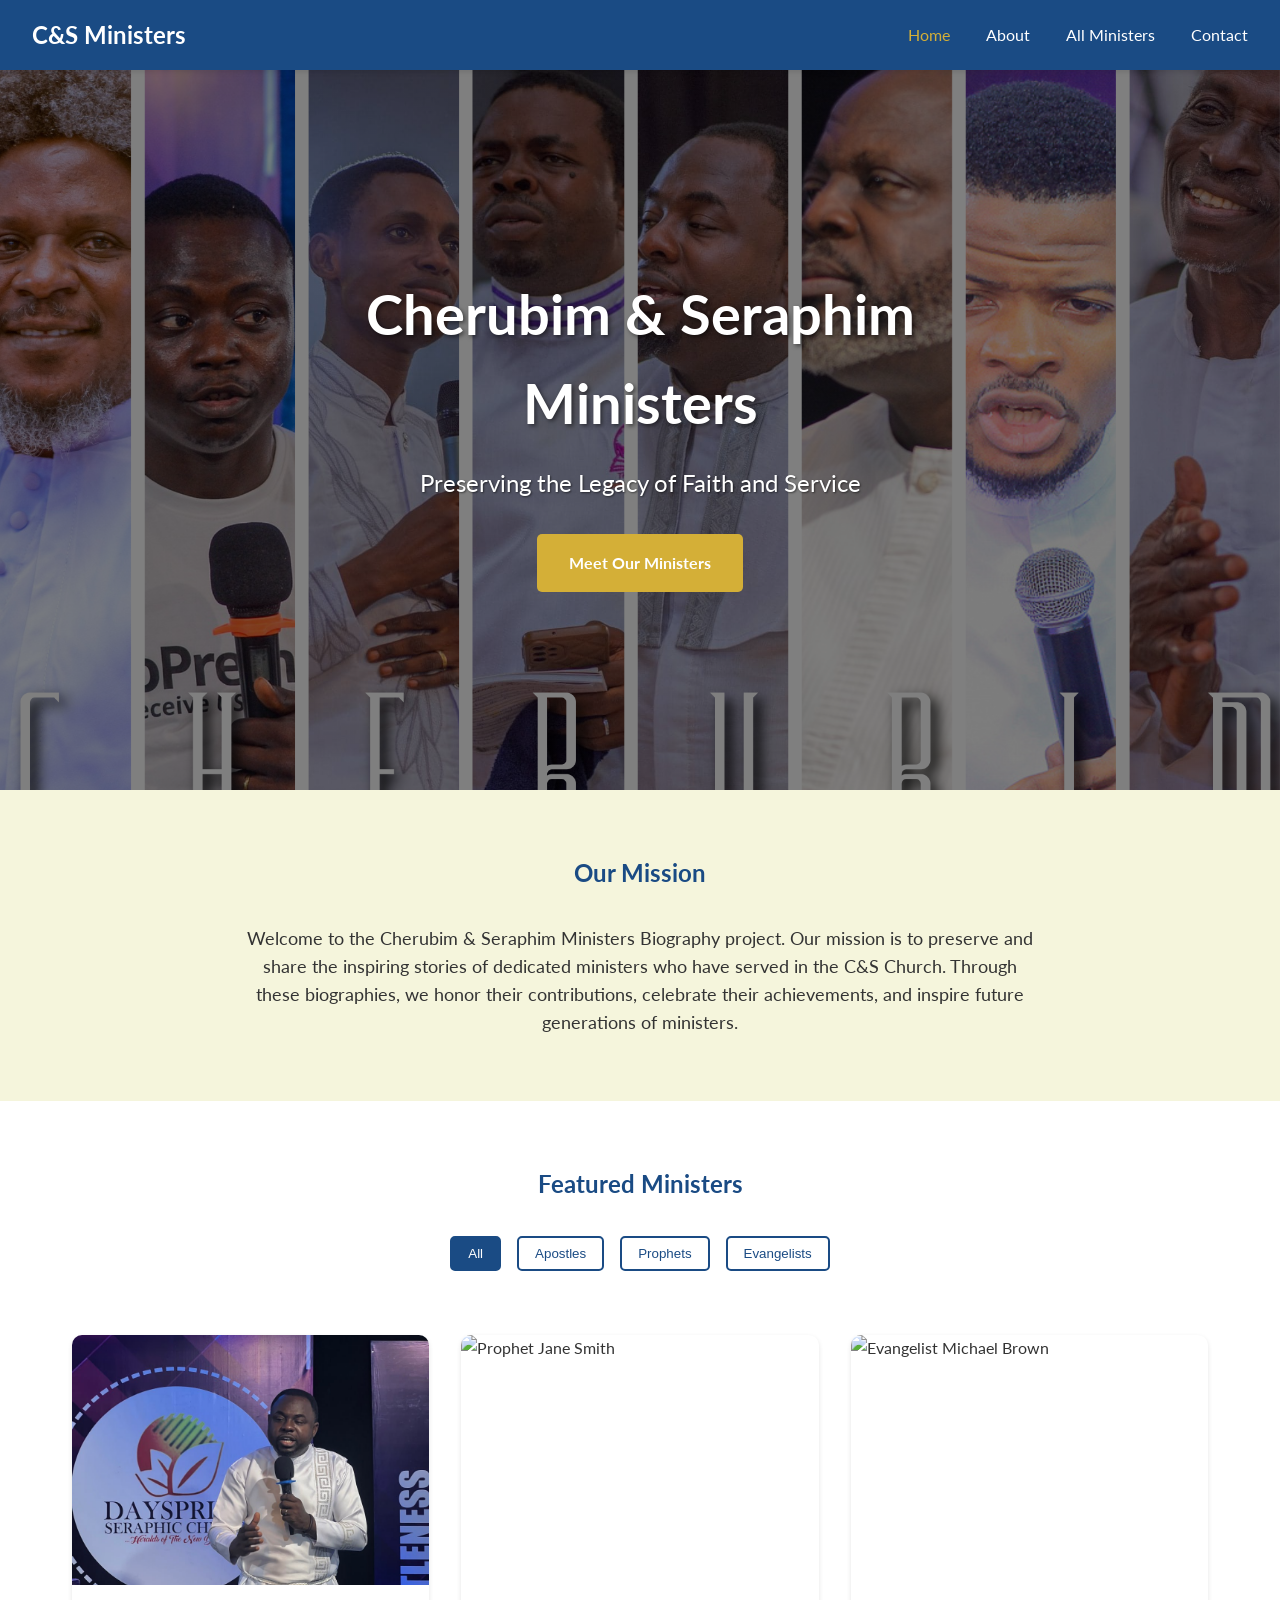
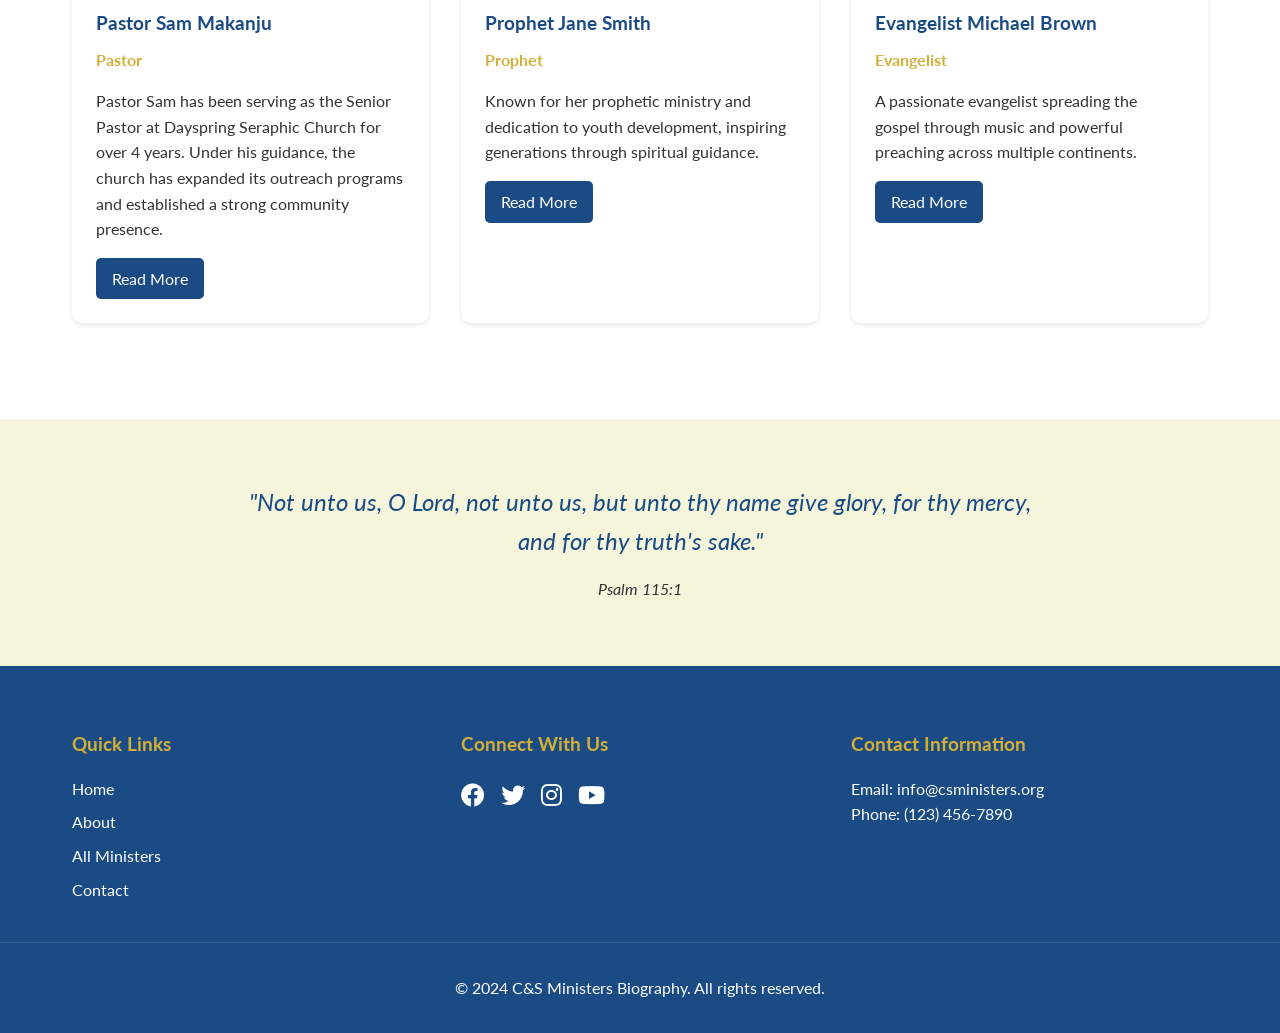
==== index.html @ e9406fe6 "initial commit" ====
<!DOCTYPE html>
<html lang="en">
<head>
    <meta charset="UTF-8">
    <meta name="viewport" content="width=device-width, initial-scale=1.0">
    <title>C&S Ministers Biography</title>
    <link rel="stylesheet" href="css/style.css">
    <link rel="stylesheet" href="https://cdnjs.cloudflare.com/ajax/libs/font-awesome/6.0.0/css/all.min.css">
    <link href="https://fonts.googleapis.com/css2?family=Lato:wght@300;400;700&display=swap" rel="stylesheet">
</head>
<body>
    <header>
        <nav class="navbar">
            <div class="logo">
                <h1>C&S Ministers</h1>
            </div>
            <div class="nav-links">
                <a href="index.html" class="active">Home</a>
                <a href="about.html">About</a>
                <a href="ministers.html">All Ministers</a>
                <a href="contact.html">Contact</a>
            </div>
            <div class="hamburger">
                <span></span>
                <span></span>
                <span></span>
            </div>
        </nav>
    </header>

    <main>
        <section class="hero">
            <div class="hero-content">
                <h2>Cherubim & Seraphim Ministers</h2>
                <p class="subtitle">Preserving the Legacy of Faith and Service</p>
                <a href="#featured" class="cta-button">Meet Our Ministers</a>
            </div>
        </section>

        <section class="intro">
            <div class="container">
                <h2>Our Mission</h2>
                <p>Welcome to the Cherubim & Seraphim Ministers Biography project. Our mission is to preserve and share the inspiring stories of dedicated ministers who have served in the C&S Church. Through these biographies, we honor their contributions, celebrate their achievements, and inspire future generations of ministers.</p>
            </div>
        </section>

        <section id="featured" class="featured-ministers">
            <div class="container">
                <h2>Featured Ministers</h2>
                <div class="filter-buttons">
                    <button onclick="filterMinisters('all')" class="active">All</button>
                    <button onclick="filterMinisters('apostle')">Apostles</button>
                    <button onclick="filterMinisters('prophet')">Prophets</button>
                    <button onclick="filterMinisters('evangelist')">Evangelists</button>
                </div>
                <div class="ministers-grid">
                    <!-- Minister Card 1 -->
                    <article class="minister-card" data-title="apostle">
                        <div class="minister-image">
                            <img src="images/pst-sam-makanju.jpg" alt="Apostle John Doe">
                        </div>
                        <div class="minister-info">
                            <h3>Pastor Sam Makanju</h3>
                            <p class="title">Pastor</p>
                            <p class="excerpt">Pastor Sam has been serving as the Senior Pastor at Dayspring Seraphic Church for over 4 years. Under his guidance, the church has expanded its outreach programs and established a strong community presence.</p>
                            <a href="ministers/apostle-john-doe.html" class="read-more">Read More</a>
                        </div>
                    </article>

                    <!-- Minister Card 2 -->
                    <article class="minister-card" data-title="prophet">
                        <div class="minister-image">
                            <img src="images/placeholder.jpg" alt="Prophet Jane Smith">
                        </div>
                        <div class="minister-info">
                            <h3>Prophet Jane Smith</h3>
                            <p class="title">Prophet</p>
                            <p class="excerpt">Known for her prophetic ministry and dedication to youth development, inspiring generations through spiritual guidance.</p>
                            <a href="ministers/prophet-jane-smith.html" class="read-more">Read More</a>
                        </div>
                    </article>

                    <!-- Minister Card 3 -->
                    <article class="minister-card" data-title="evangelist">
                        <div class="minister-image">
                            <img src="images/placeholder.jpg" alt="Evangelist Michael Brown">
                        </div>
                        <div class="minister-info">
                            <h3>Evangelist Michael Brown</h3>
                            <p class="title">Evangelist</p>
                            <p class="excerpt">A passionate evangelist spreading the gospel through music and powerful preaching across multiple continents.</p>
                            <a href="ministers/evangelist-michael-brown.html" class="read-more">Read More</a>
                        </div>
                    </article>
                </div>
            </div>
        </section>

        <section class="scripture-quote">
            <div class="container">
                <blockquote>
                    <p>"Not unto us, O Lord, not unto us, but unto thy name give glory, for thy mercy, and for thy truth's sake."</p>
                    <cite>Psalm 115:1</cite>
                </blockquote>
            </div>
        </section>
    </main>

    <footer>
        <div class="footer-content">
            <div class="footer-section">
                <h3>Quick Links</h3>
                <ul>
                    <li><a href="index.html">Home</a></li>
                    <li><a href="about.html">About</a></li>
                    <li><a href="ministers.html">All Ministers</a></li>
                    <li><a href="contact.html">Contact</a></li>
                </ul>
            </div>
            <div class="footer-section">
                <h3>Connect With Us</h3>
                <div class="social-icons">
                    <a href="#" aria-label="Facebook"><i class="fab fa-facebook"></i></a>
                    <a href="#" aria-label="Twitter"><i class="fab fa-twitter"></i></a>
                    <a href="#" aria-label="Instagram"><i class="fab fa-instagram"></i></a>
                    <a href="#" aria-label="YouTube"><i class="fab fa-youtube"></i></a>
                </div>
            </div>
            <div class="footer-section">
                <h3>Contact Information</h3>
                <p>Email: info@csministers.org</p>
                <p>Phone: (123) 456-7890</p>
            </div>
        </div>
        <div class="footer-bottom">
            <p>&copy; 2024 C&S Ministers Biography. All rights reserved.</p>
        </div>
    </footer>

    <script src="js/script.js"></script>
</body>
</html>
---- css/style.css ----
/* Variables */
:root {
    --primary-color: #1a4b84; /* Soft blue */
    --secondary-color: #d4af37; /* Gold */
    --background-color: #fff;
    --text-color: #333;
    --cream-color: #f5f5dc;
    --card-shadow: 0 2px 5px rgba(0, 0, 0, 0.1);
    --sky-blue: #87CEEB;
}

/* Reset and Base Styles */
* {
    margin: 0;
    padding: 0;
    box-sizing: border-box;
}

html, body {
    height: 100%;
}

body {
    font-family: 'Lato', sans-serif;
    line-height: 1.6;
    color: var(--text-color);
    background-color: var(--background-color);
    display: flex;
    flex-direction: column;
    min-height: 100vh;
}

.container {
    max-width: 1200px;
    margin: 0 auto;
    padding: 0 2rem;
}

/* Navigation */
.navbar {
    background-color: var(--primary-color);
    padding: 1rem 2rem;
    display: flex;
    justify-content: space-between;
    align-items: center;
    position: sticky;
    top: 0;
    z-index: 1000;
    box-shadow: 0 2px 5px rgba(0, 0, 0, 0.1);
}

.logo h1 {
    color: var(--background-color);
    font-size: 1.5rem;
}

.nav-links a {
    color: var(--background-color);
    text-decoration: none;
    margin-left: 2rem;
    transition: color 0.3s ease;
}

.nav-links a:hover {
    color: var(--secondary-color);
}

.nav-links a.active {
    color: var(--secondary-color);
}

.hamburger {
    display: none;
    flex-direction: column;
    cursor: pointer;
}

.hamburger span {
    width: 25px;
    height: 3px;
    background-color: var(--background-color);
    margin: 2px 0;
    transition: 0.3s;
}

/* Hero Section */
.hero {
    background: linear-gradient(rgba(0, 0, 0, 0.5), rgba(0, 0, 0, 0.5)), url('../images/1.png');
    background-size: cover;
    background-position: center;
    height: 80vh;
    display: flex;
    align-items: center;
    justify-content: center;
    text-align: center;
    color: var(--background-color);
}

.hero-content {
    max-width: 800px;
    padding: 2rem;
}

.hero h2 {
    font-size: 3.5rem;
    margin-bottom: 1rem;
    text-shadow: 2px 2px 4px rgba(0, 0, 0, 0.5);
}

.hero .subtitle {
    font-size: 1.5rem;
    margin-bottom: 2rem;
    text-shadow: 1px 1px 2px rgba(0, 0, 0, 0.5);
}

.cta-button {
    display: inline-block;
    padding: 1rem 2rem;
    background-color: var(--secondary-color);
    color: var(--background-color);
    text-decoration: none;
    border-radius: 5px;
    font-weight: bold;
    transition: background-color 0.3s ease;
}

.cta-button:hover {
    background-color: #b38f2e;
}

/* Intro Section */
.intro {
    padding: 4rem 0;
    background-color: var(--cream-color);
}

.intro h2 {
    color: var(--primary-color);
    text-align: center;
    margin-bottom: 2rem;
}

.intro p {
    max-width: 800px;
    margin: 0 auto;
    text-align: center;
    font-size: 1.1rem;
}

/* Featured Ministers Section */
.featured-ministers {
    padding: 4rem 0;
}

.featured-ministers h2 {
    text-align: center;
    color: var(--primary-color);
    margin-bottom: 2rem;
}

.filter-buttons {
    display: flex;
    justify-content: center;
    gap: 1rem;
    margin-bottom: 2rem;
}

.filter-buttons button {
    padding: 0.5rem 1rem;
    border: 2px solid var(--primary-color);
    background: none;
    color: var(--primary-color);
    border-radius: 5px;
    cursor: pointer;
    transition: all 0.3s ease;
}

.filter-buttons button.active,
.filter-buttons button:hover {
    background-color: var(--primary-color);
    color: var(--background-color);
}

/* Ministers Grid */
.ministers-grid {
    display: grid;
    grid-template-columns: repeat(auto-fit, minmax(300px, 1fr));
    gap: 2rem;
    padding: 2rem 0;
}

.minister-card {
    background-color: var(--background-color);
    border-radius: 10px;
    overflow: hidden;
    box-shadow: var(--card-shadow);
    transition: transform 0.3s ease;
}

.minister-card:hover {
    transform: translateY(-5px);
}

.minister-image {
    width: 100%;
    height: 250px;
    overflow: hidden;
}

.minister-image img {
    width: 100%;
    height: 100%;
    object-fit: cover;
}

.minister-info {
    padding: 1.5rem;
}

.minister-info h3 {
    color: var(--primary-color);
    margin-bottom: 0.5rem;
}

.minister-info .title {
    color: var(--secondary-color);
    font-weight: bold;
    margin-bottom: 1rem;
}

.minister-info .excerpt {
    margin-bottom: 1rem;
}

.read-more {
    display: inline-block;
    padding: 0.5rem 1rem;
    background-color: var(--primary-color);
    color: var(--background-color);
    text-decoration: none;
    border-radius: 5px;
    transition: background-color 0.3s ease;
}

.read-more:hover {
    background-color: var(--secondary-color);
}

/* Scripture Quote Section */
.scripture-quote {
    background-color: var(--cream-color);
    padding: 4rem 0;
    text-align: center;
}

.scripture-quote blockquote {
    max-width: 800px;
    margin: 0 auto;
    font-size: 1.5rem;
    color: var(--primary-color);
    font-style: italic;
}

.scripture-quote cite {
    display: block;
    margin-top: 1rem;
    font-size: 1rem;
    color: var(--text-color);
}

/* Footer */
footer {
    background-color: var(--primary-color);
    color: var(--background-color);
    padding: 4rem 0 0;
    margin-top: auto;
}

.footer-content {
    display: grid;
    grid-template-columns: repeat(auto-fit, minmax(250px, 1fr));
    gap: 2rem;
    max-width: 1200px;
    margin: 0 auto;
    padding: 0 2rem;
}

.footer-section h3 {
    margin-bottom: 1rem;
    color: var(--secondary-color);
}

.footer-section ul {
    list-style: none;
}

.footer-section ul li {
    margin-bottom: 0.5rem;
}

.footer-section a {
    color: var(--background-color);
    text-decoration: none;
    transition: color 0.3s ease;
}

.footer-section a:hover {
    color: var(--secondary-color);
}

.social-icons {
    display: flex;
    gap: 1rem;
}

.social-icons a {
    font-size: 1.5rem;
}

.footer-bottom {
    text-align: center;
    padding: 2rem;
    margin-top: 2rem;
    border-top: 1px solid rgba(255, 255, 255, 0.1);
}

/* Responsive Design */
@media (max-width: 768px) {
    .nav-links {
        display: none;
        position: absolute;
        top: 100%;
        left: 0;
        right: 0;
        background-color: var(--primary-color);
        padding: 1rem;
        flex-direction: column;
    }

    .nav-links.active {
        display: flex;
    }

    .nav-links a {
        margin: 0.5rem 0;
    }

    .hamburger {
        display: flex;
    }

    .hero h2 {
        font-size: 2.5rem;
    }

    .hero .subtitle {
        font-size: 1.2rem;
    }

    .filter-buttons {
        flex-wrap: wrap;
    }

    .scripture-quote blockquote {
        font-size: 1.2rem;
    }
}
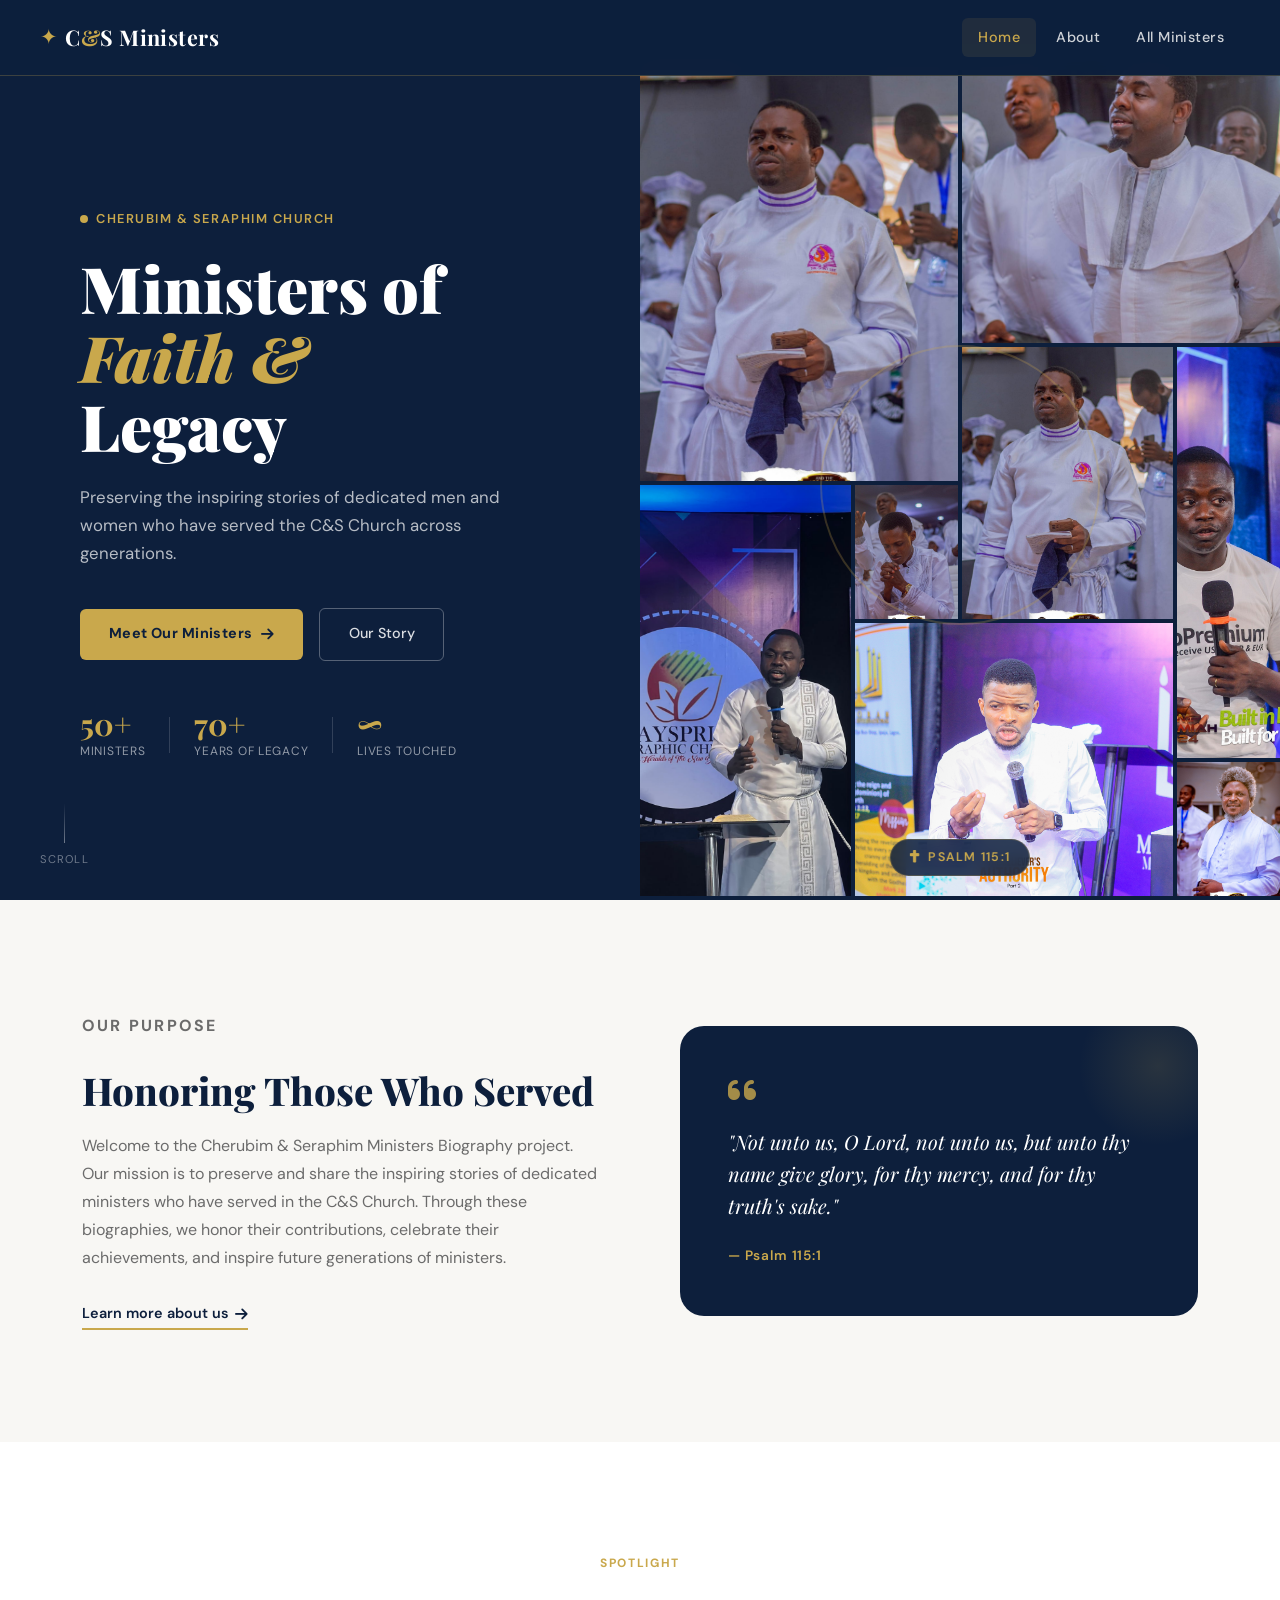
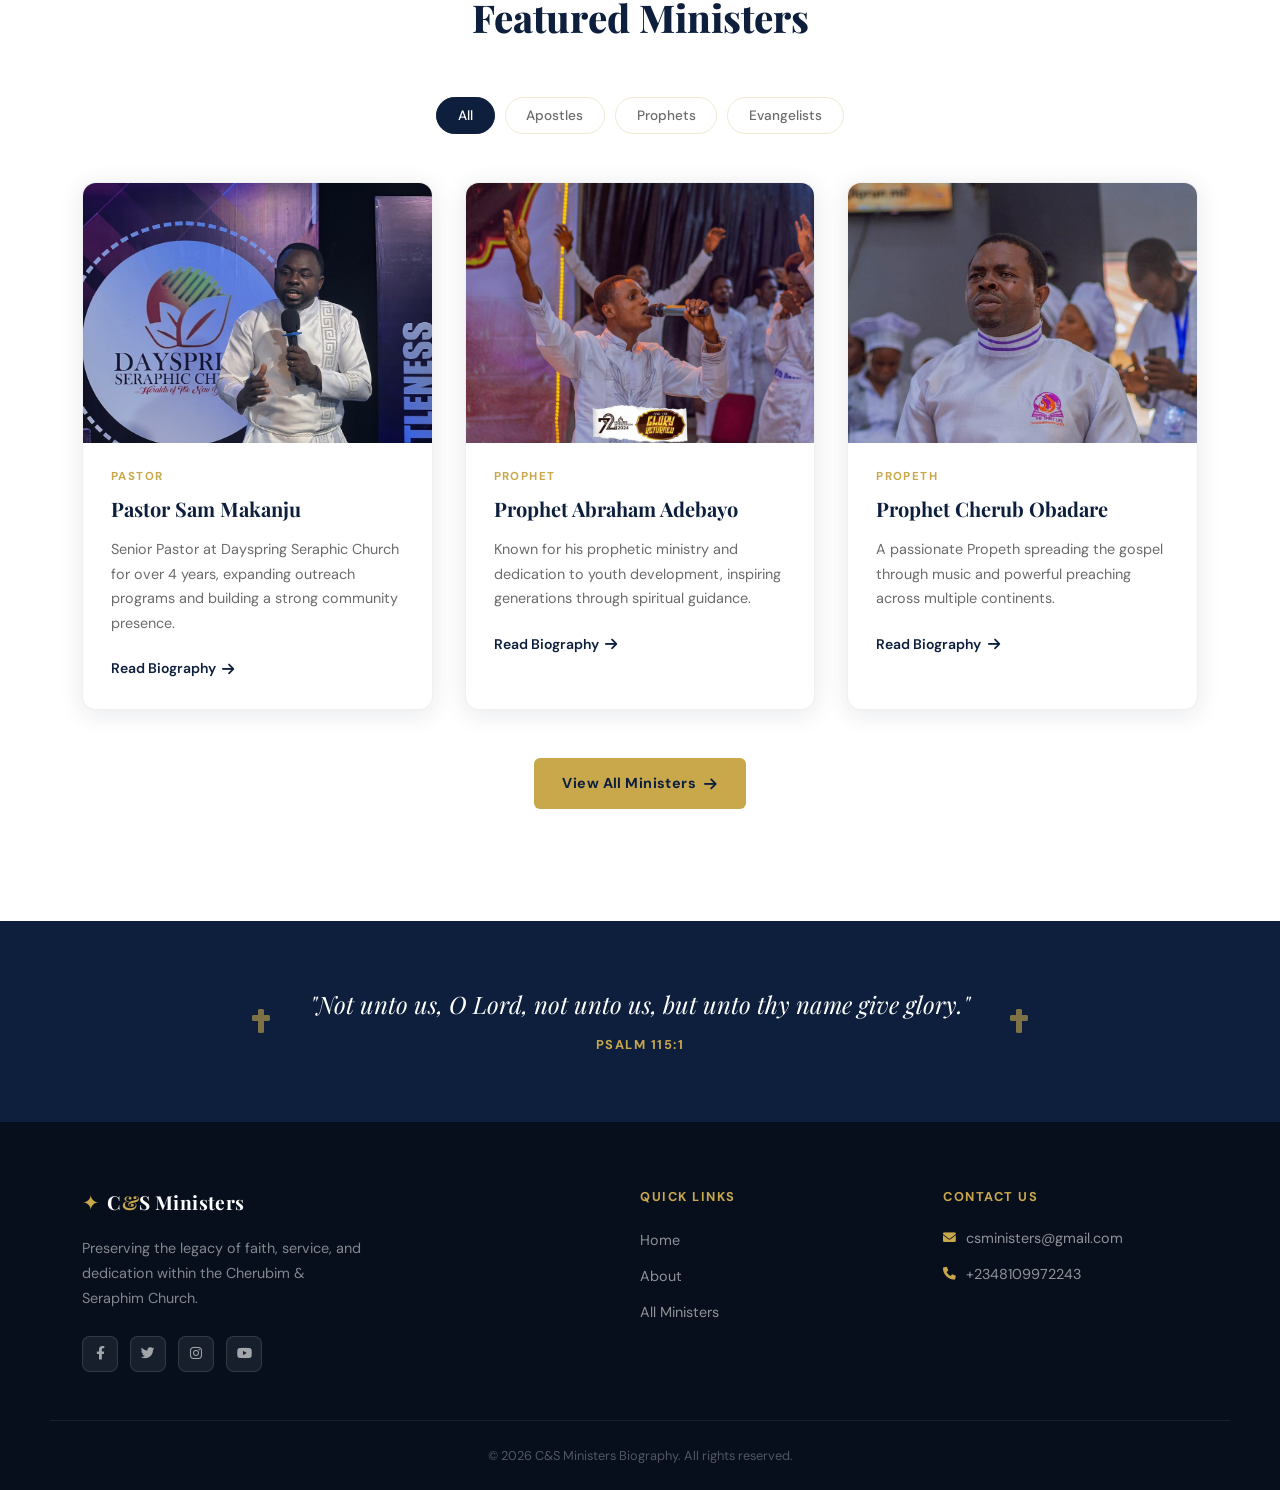
==== commit 2cdd1286: "mmajor update" ====
--- a/index.html
+++ b/index.html
@@ -6,21 +6,24 @@
     <title>C&S Ministers Biography</title>
     <link rel="stylesheet" href="css/style.css">
     <link rel="stylesheet" href="https://cdnjs.cloudflare.com/ajax/libs/font-awesome/6.0.0/css/all.min.css">
-    <link href="https://fonts.googleapis.com/css2?family=Lato:wght@300;400;700&display=swap" rel="stylesheet">
+    <link href="https://fonts.googleapis.com/css2?family=Playfair+Display:ital,wght@0,400;0,700;0,900;1,400&family=DM+Sans:wght@300;400;500;600&display=swap" rel="stylesheet">
 </head>
 <body>
+
+    <!-- ═══ NAVBAR ═══ -->
     <header>
-        <nav class="navbar">
+        <nav class="navbar" id="navbar">
             <div class="logo">
-                <h1>C&S Ministers</h1>
-            </div>
-            <div class="nav-links">
+                <span class="logo-icon">✦</span>
+                <h1>C<span class="amp">&amp;</span>S Ministers</h1>
+            </div>
+            <div class="nav-links" id="navLinks">
                 <a href="index.html" class="active">Home</a>
                 <a href="about.html">About</a>
-                <a href="ministers.html">All Ministers</a>
-                <a href="contact.html">Contact</a>
-            </div>
-            <div class="hamburger">
+                <a href="ministerspage/">All Ministers</a>
+                <!-- <a href="contact.html">Contact</a> -->
+            </div>
+            <div class="hamburger" id="hamburger" aria-label="Toggle menu">
                 <span></span>
                 <span></span>
                 <span></span>
@@ -29,114 +32,231 @@
     </header>
 
     <main>
+
+        <!-- ═══ HERO ═══ -->
         <section class="hero">
-            <div class="hero-content">
-                <h2>Cherubim & Seraphim Ministers</h2>
-                <p class="subtitle">Preserving the Legacy of Faith and Service</p>
-                <a href="#featured" class="cta-button">Meet Our Ministers</a>
-            </div>
-        </section>
-
-        <section class="intro">
+
+            <!-- Left: Text Content -->
+            <div class="hero-left">
+                <div class="hero-badge">
+                    <span class="badge-dot"></span>
+                    Cherubim &amp; Seraphim Church
+                </div>
+                <h2 class="hero-title">
+                    Ministers of<br>
+                    <em>Faith &amp;</em><br>
+                    Legacy
+                </h2>
+                <p class="hero-subtitle">
+                    Preserving the inspiring stories of dedicated men and women who have served the C&amp;S Church across generations.
+                </p>
+                <div class="hero-actions">
+                    <a href="ministerspage/" class="btn-primary">
+                        Meet Our Ministers
+                        <i class="fas fa-arrow-right"></i>
+                    </a>
+                    <a href="about.html" class="btn-ghost">Our Story</a>
+                </div>
+                <div class="hero-stats">
+                    <div class="stat">
+                        <span class="stat-num">50+</span>
+                        <span class="stat-label">Ministers</span>
+                    </div>
+                    <div class="stat-divider"></div>
+                    <div class="stat">
+                        <span class="stat-num">70+</span>
+                        <span class="stat-label">Years of Legacy</span>
+                    </div>
+                    <div class="stat-divider"></div>
+                    <div class="stat">
+                        <span class="stat-num">∞</span>
+                        <span class="stat-label">Lives Touched</span>
+                    </div>
+                </div>
+            </div>
+
+            <!-- Right: Animated Collage -->
+            <div class="hero-right">
+                <div class="collage-grid">
+                    <div class="collage-cell cell-1" data-index="0"></div>
+                    <div class="collage-cell cell-2" data-index="1"></div>
+                    <div class="collage-cell cell-3" data-index="2"></div>
+                    <div class="collage-cell cell-4" data-index="3"></div>
+                    <div class="collage-cell cell-5" data-index="4"></div>
+                    <div class="collage-cell cell-6" data-index="5"></div>
+                    <div class="collage-cell cell-7" data-index="6"></div>
+                    <div class="collage-cell cell-8" data-index="7"></div>
+                    <div class="collage-cell cell-9" data-index="8"></div>
+                    <div class="collage-cell cell-10" data-index="9"></div>
+                    <div class="collage-cell cell-11" data-index="10"></div>
+                    <div class="collage-cell cell-12" data-index="11"></div>
+                    <div class="collage-cell cell-13" data-index="12"></div>
+                    <div class="collage-cell cell-14" data-index="13"></div>
+                </div>
+                <div class="collage-ring"></div>
+                <div class="collage-verse">
+                    <i class="fas fa-cross"></i>
+                    <span>Psalm 115:1</span>
+                </div>
+            </div>
+
+            <div class="scroll-hint">
+                <div class="scroll-line"></div>
+                <span>Scroll</span>
+            </div>
+        </section>
+
+        <!-- ═══ MISSION ═══ -->
+        <section class="mission">
             <div class="container">
-                <h2>Our Mission</h2>
-                <p>Welcome to the Cherubim & Seraphim Ministers Biography project. Our mission is to preserve and share the inspiring stories of dedicated ministers who have served in the C&S Church. Through these biographies, we honor their contributions, celebrate their achievements, and inspire future generations of ministers.</p>
-            </div>
-        </section>
-
+                <div class="mission-inner">
+                    <div class="mission-text">
+                        <p class="section-tag">Our Purpose</p>
+                        <h2>Honoring Those Who Served</h2>
+                        <p>Welcome to the Cherubim &amp; Seraphim Ministers Biography project. Our mission is to preserve and share the inspiring stories of dedicated ministers who have served in the C&amp;S Church. Through these biographies, we honor their contributions, celebrate their achievements, and inspire future generations of ministers.</p>
+                        <a href="about.html" class="link-underline">Learn more about us <i class="fas fa-arrow-right"></i></a>
+                    </div>
+                    <div class="mission-quote-block">
+                        <blockquote>
+                            <i class="fas fa-quote-left quote-icon"></i>
+                            <p>"Not unto us, O Lord, not unto us, but unto thy name give glory, for thy mercy, and for thy truth's sake."</p>
+                            <cite>— Psalm 115:1</cite>
+                        </blockquote>
+                    </div>
+                </div>
+            </div>
+        </section>
+
+        <!-- ═══ FEATURED MINISTERS ═══ -->
         <section id="featured" class="featured-ministers">
             <div class="container">
-                <h2>Featured Ministers</h2>
+                <div class="section-header">
+                    <p class="section-tag">Spotlight</p>
+                    <h2>Featured Ministers</h2>
+                </div>
+
                 <div class="filter-buttons">
-                    <button onclick="filterMinisters('all')" class="active">All</button>
-                    <button onclick="filterMinisters('apostle')">Apostles</button>
-                    <button onclick="filterMinisters('prophet')">Prophets</button>
-                    <button onclick="filterMinisters('evangelist')">Evangelists</button>
-                </div>
+                    <button onclick="filterMinisters('all')" class="active" data-filter="all">All</button>
+                    <button onclick="filterMinisters('apostle')" data-filter="apostle">Apostles</button>
+                    <button onclick="filterMinisters('prophet')" data-filter="prophet">Prophets</button>
+                    <button onclick="filterMinisters('evangelist')" data-filter="evangelist">Evangelists</button>
+                </div>
+
                 <div class="ministers-grid">
-                    <!-- Minister Card 1 -->
+
                     <article class="minister-card" data-title="apostle">
                         <div class="minister-image">
-                            <img src="images/pst-sam-makanju.jpg" alt="Apostle John Doe">
+                            <img src="images/pst-sam-makanju.jpg" alt="Pastor Sam Makanju">
+                            <div class="image-overlay">
+                                <a href="ministers/pastorsam/" class="overlay-link">View Profile</a>
+                            </div>
                         </div>
                         <div class="minister-info">
+                            <p class="minister-role">Pastor</p>
                             <h3>Pastor Sam Makanju</h3>
-                            <p class="title">Pastor</p>
-                            <p class="excerpt">Pastor Sam has been serving as the Senior Pastor at Dayspring Seraphic Church for over 4 years. Under his guidance, the church has expanded its outreach programs and established a strong community presence.</p>
-                            <a href="ministers/apostle-john-doe.html" class="read-more">Read More</a>
+                            <p class="excerpt">Senior Pastor at Dayspring Seraphic Church for over 4 years, expanding outreach programs and building a strong community presence.</p>
+                            <a href="ministers/pastorsam/" class="read-more">
+                                Read Biography <i class="fas fa-arrow-right"></i>
+                            </a>
                         </div>
                     </article>
 
-                    <!-- Minister Card 2 -->
                     <article class="minister-card" data-title="prophet">
                         <div class="minister-image">
-                            <img src="images/placeholder.jpg" alt="Prophet Jane Smith">
+                            <img src="images/5.jpg" alt="Prophet Abraham Adebayo">
+                            <div class="image-overlay">
+                                <a href="ministers/prophet-jane-smith.html" class="overlay-link">View Profile</a>
+                            </div>
                         </div>
                         <div class="minister-info">
-                            <h3>Prophet Jane Smith</h3>
-                            <p class="title">Prophet</p>
-                            <p class="excerpt">Known for her prophetic ministry and dedication to youth development, inspiring generations through spiritual guidance.</p>
-                            <a href="ministers/prophet-jane-smith.html" class="read-more">Read More</a>
+                            <p class="minister-role">Prophet</p>
+                            <h3>Prophet Abraham Adebayo</h3>
+                            <p class="excerpt">Known for his prophetic ministry and dedication to youth development, inspiring generations through spiritual guidance.</p>
+                            <a href="ministers/prophet-jane-smith.html" class="read-more">
+                                Read Biography <i class="fas fa-arrow-right"></i>
+                            </a>
                         </div>
                     </article>
 
-                    <!-- Minister Card 3 -->
-                    <article class="minister-card" data-title="evangelist">
+                    <article class="minister-card" data-title="Propeth">
                         <div class="minister-image">
-                            <img src="images/placeholder.jpg" alt="Evangelist Michael Brown">
+                            <img src="images/11 - Copy.jpg" alt="Prophet Cherub Obadare">
+                            <div class="image-overlay">
+                                <a href="ministers/Propeth-michael-brown.html" class="overlay-link">View Profile</a>
+                            </div>
                         </div>
                         <div class="minister-info">
-                            <h3>Evangelist Michael Brown</h3>
-                            <p class="title">Evangelist</p>
-                            <p class="excerpt">A passionate evangelist spreading the gospel through music and powerful preaching across multiple continents.</p>
-                            <a href="ministers/evangelist-michael-brown.html" class="read-more">Read More</a>
+                            <p class="minister-role">Propeth</p>
+                            <h3>Prophet Cherub Obadare</h3>
+                            <p class="excerpt">A passionate Propeth spreading the gospel through music and powerful preaching across multiple continents.</p>
+                            <a href="ministers/propeth-cherub/" class="read-more">
+                                Read Biography <i class="fas fa-arrow-right"></i>
+                            </a>
                         </div>
                     </article>
-                </div>
-            </div>
-        </section>
-
-        <section class="scripture-quote">
+
+                </div>
+
+                <div class="view-all-wrap">
+                    <a href="ministerspage/" class="btn-primary">
+                        View All Ministers <i class="fas fa-arrow-right"></i>
+                    </a>
+                </div>
+            </div>
+        </section>
+
+        <!-- ═══ SCRIPTURE BANNER ═══ -->
+        <section class="scripture-banner">
             <div class="container">
-                <blockquote>
-                    <p>"Not unto us, O Lord, not unto us, but unto thy name give glory, for thy mercy, and for thy truth's sake."</p>
-                    <cite>Psalm 115:1</cite>
-                </blockquote>
-            </div>
-        </section>
+                <div class="banner-inner">
+                    <div class="banner-cross"><i class="fas fa-cross"></i></div>
+                    <div class="banner-text">
+                        <p>"Not unto us, O Lord, not unto us, but unto thy name give glory."</p>
+                        <span>Psalm 115:1</span>
+                    </div>
+                    <div class="banner-cross"><i class="fas fa-cross"></i></div>
+                </div>
+            </div>
+        </section>
+
     </main>
 
+    <!-- ═══ FOOTER ═══ -->
     <footer>
-        <div class="footer-content">
-            <div class="footer-section">
-                <h3>Quick Links</h3>
+        <div class="footer-top">
+            <div class="footer-brand">
+                <div class="logo">
+                    <span class="logo-icon">✦</span>
+                    <h2>C<span class="amp">&amp;</span>S Ministers</h2>
+                </div>
+                <p>Preserving the legacy of faith, service, and dedication within the Cherubim &amp; Seraphim Church.</p>
+                <div class="social-icons">
+                    <a href="#" aria-label="Facebook"><i class="fab fa-facebook-f"></i></a>
+                    <a href="#" aria-label="Twitter"><i class="fab fa-twitter"></i></a>
+                    <a href="#" aria-label="Instagram"><i class="fab fa-instagram"></i></a>
+                    <a href="#" aria-label="YouTube"><i class="fab fa-youtube"></i></a>
+                </div>
+            </div>
+            <div class="footer-links">
+                <h4>Quick Links</h4>
                 <ul>
                     <li><a href="index.html">Home</a></li>
                     <li><a href="about.html">About</a></li>
-                    <li><a href="ministers.html">All Ministers</a></li>
-                    <li><a href="contact.html">Contact</a></li>
+                    <li><a href="ministerspage/">All Ministers</a></li>
+                    <!-- <li><a href="contact.html">Contact</a></li> -->
                 </ul>
             </div>
-            <div class="footer-section">
-                <h3>Connect With Us</h3>
-                <div class="social-icons">
-                    <a href="#" aria-label="Facebook"><i class="fab fa-facebook"></i></a>
-                    <a href="#" aria-label="Twitter"><i class="fab fa-twitter"></i></a>
-                    <a href="#" aria-label="Instagram"><i class="fab fa-instagram"></i></a>
-                    <a href="#" aria-label="YouTube"><i class="fab fa-youtube"></i></a>
-                </div>
-            </div>
-            <div class="footer-section">
-                <h3>Contact Information</h3>
-                <p>Email: info@csministers.org</p>
-                <p>Phone: (123) 456-7890</p>
+            <div class="footer-contact">
+                <h4>Contact Us</h4>
+                <p><i class="fas fa-envelope"></i> csministers@gmail.com</p>
+                <p><i class="fas fa-phone"></i>+2348109972243</p>
             </div>
         </div>
         <div class="footer-bottom">
-            <p>&copy; 2024 C&S Ministers Biography. All rights reserved.</p>
+            <p>&copy; 2026 C&amp;S Ministers Biography. All rights reserved.</p>
         </div>
     </footer>
 
-    <script src="js/script.js"></script>
+    <script src="/js/script.js"></script>
 </body>
-</html> +</html>
--- a/css/style.css
+++ b/css/style.css
@@ -1,367 +1,921 @@
-/* Variables */
+/* ═══════════════════════════════════════════════
+   C&S Ministers — Modern Stylesheet
+   ═══════════════════════════════════════════════ */
+
+/* ── Variables ── */
 :root {
-    --primary-color: #1a4b84; /* Soft blue */
-    --secondary-color: #d4af37; /* Gold */
-    --background-color: #fff;
-    --text-color: #333;
-    --cream-color: #f5f5dc;
-    --card-shadow: 0 2px 5px rgba(0, 0, 0, 0.1);
-    --sky-blue: #87CEEB;
-}
-
-/* Reset and Base Styles */
-* {
+    --navy:       #0d1f3c;
+    --navy-mid:   #1a3560;
+    --gold:       #c9a84c;
+    --gold-light: #e8c97e;
+    --gold-pale:  #fdf6e3;
+    --white:      #ffffff;
+    --off-white:  #f8f7f4;
+    --text:       #2c2c2c;
+    --text-muted: #6b6b6b;
+    --border:     rgba(201, 168, 76, 0.25);
+
+    --font-display: 'Playfair Display', Georgia, serif;
+    --font-body:    'DM Sans', system-ui, sans-serif;
+
+    --radius-sm:  6px;
+    --radius-md:  14px;
+    --radius-lg:  24px;
+    --shadow-card: 0 4px 24px rgba(13, 31, 60, 0.10);
+    --shadow-lift: 0 12px 40px rgba(13, 31, 60, 0.18);
+
+    --transition: 0.3s cubic-bezier(0.4, 0, 0.2, 1);
+}
+
+/* ── Reset ── */
+*, *::before, *::after {
     margin: 0;
     padding: 0;
     box-sizing: border-box;
 }
 
-html, body {
-    height: 100%;
-}
+html { scroll-behavior: smooth; }
 
 body {
-    font-family: 'Lato', sans-serif;
-    line-height: 1.6;
-    color: var(--text-color);
-    background-color: var(--background-color);
-    display: flex;
-    flex-direction: column;
-    min-height: 100vh;
+    font-family: var(--font-body);
+    color: var(--text);
+    background: var(--white);
+    line-height: 1.65;
+    overflow-x: hidden;
 }
 
 .container {
-    max-width: 1200px;
+    max-width: 1180px;
     margin: 0 auto;
     padding: 0 2rem;
 }
 
-/* Navigation */
+img { display: block; max-width: 100%; }
+
+/* ══════════════════════════════════════════════
+   NAVBAR
+══════════════════════════════════════════════ */
+header {
+    position: fixed;
+    top: 0; left: 0; right: 0;
+    z-index: 1000;
+}
+
 .navbar {
-    background-color: var(--primary-color);
-    padding: 1rem 2rem;
-    display: flex;
+    display: flex;
+    align-items: center;
     justify-content: space-between;
-    align-items: center;
-    position: sticky;
-    top: 0;
-    z-index: 1000;
-    box-shadow: 0 2px 5px rgba(0, 0, 0, 0.1);
-}
-
-.logo h1 {
-    color: var(--background-color);
-    font-size: 1.5rem;
+    padding: 1.1rem 2.5rem;
+    background: rgba(13, 31, 60, 0.97);
+    backdrop-filter: blur(12px);
+    border-bottom: 1px solid var(--border);
+    transition: padding var(--transition), background var(--transition);
+}
+
+.navbar.scrolled {
+    padding: 0.75rem 2.5rem;
+    background: rgba(13, 31, 60, 1);
+}
+
+/* Logo */
+.logo {
+    display: flex;
+    align-items: center;
+    gap: 0.5rem;
+    text-decoration: none;
+}
+
+.logo-icon {
+    color: var(--gold);
+    font-size: 1.3rem;
+    animation: spin-slow 12s linear infinite;
+}
+
+@keyframes spin-slow {
+    from { transform: rotate(0deg); }
+    to   { transform: rotate(360deg); }
+}
+
+.logo h1, .logo h2 {
+    font-family: var(--font-display);
+    font-size: 1.35rem;
+    font-weight: 700;
+    color: var(--white);
+    letter-spacing: 0.02em;
+}
+
+.amp { color: var(--gold); }
+
+/* Nav links */
+.nav-links {
+    display: flex;
+    align-items: center;
+    gap: 0.25rem;
 }
 
 .nav-links a {
-    color: var(--background-color);
+    color: rgba(255,255,255,0.8);
     text-decoration: none;
-    margin-left: 2rem;
-    transition: color 0.3s ease;
-}
-
-.nav-links a:hover {
-    color: var(--secondary-color);
-}
-
+    font-size: 0.9rem;
+    font-weight: 500;
+    padding: 0.5rem 1rem;
+    border-radius: var(--radius-sm);
+    letter-spacing: 0.03em;
+    transition: color var(--transition), background var(--transition);
+}
+
+.nav-links a:hover,
 .nav-links a.active {
-    color: var(--secondary-color);
-}
-
+    color: var(--gold);
+    background: rgba(201, 168, 76, 0.1);
+}
+
+/* Hamburger */
 .hamburger {
     display: none;
     flex-direction: column;
+    gap: 5px;
     cursor: pointer;
+    padding: 4px;
 }
 
 .hamburger span {
-    width: 25px;
-    height: 3px;
-    background-color: var(--background-color);
-    margin: 2px 0;
-    transition: 0.3s;
-}
-
-/* Hero Section */
+    display: block;
+    width: 26px;
+    height: 2px;
+    background: var(--white);
+    border-radius: 2px;
+    transition: var(--transition);
+}
+
+.hamburger.active span:nth-child(1) { transform: translateY(7px) rotate(45deg); }
+.hamburger.active span:nth-child(2) { opacity: 0; }
+.hamburger.active span:nth-child(3) { transform: translateY(-7px) rotate(-45deg); }
+
+
+/* ══════════════════════════════════════════════
+   HERO — SPLIT LAYOUT
+══════════════════════════════════════════════ */
 .hero {
-    background: linear-gradient(rgba(0, 0, 0, 0.5), rgba(0, 0, 0, 0.5)), url('../images/1.png');
+    min-height: 100vh;
+    display: grid;
+    grid-template-columns: 1fr 1fr;
+    position: relative;
+    overflow: hidden;
+    background: var(--navy);
+    padding-top: 70px; /* navbar height */
+}
+
+/* Left panel */
+.hero-left {
+    display: flex;
+    flex-direction: column;
+    justify-content: center;
+    padding: 5rem 3rem 5rem 5rem;
+    position: relative;
+    z-index: 2;
+}
+
+/* Badge */
+.hero-badge {
+    display: inline-flex;
+    align-items: center;
+    gap: 0.5rem;
+    color: var(--gold);
+    font-size: 0.8rem;
+    font-weight: 600;
+    letter-spacing: 0.12em;
+    text-transform: uppercase;
+    margin-bottom: 1.5rem;
+    opacity: 0;
+    animation: fadeUp 0.6s ease forwards 0.2s;
+}
+
+.badge-dot {
+    width: 8px; height: 8px;
+    background: var(--gold);
+    border-radius: 50%;
+    animation: pulse 2s infinite;
+}
+
+@keyframes pulse {
+    0%, 100% { opacity: 1; transform: scale(1); }
+    50% { opacity: 0.5; transform: scale(1.4); }
+}
+
+/* Title */
+.hero-title {
+    font-family: var(--font-display);
+    font-size: clamp(2.8rem, 5vw, 4.5rem);
+    font-weight: 900;
+    color: var(--white);
+    line-height: 1.08;
+    margin-bottom: 1.5rem;
+    opacity: 0;
+    animation: fadeUp 0.7s ease forwards 0.4s;
+}
+
+.hero-title em {
+    font-style: italic;
+    color: var(--gold);
+}
+
+/* Subtitle */
+.hero-subtitle {
+    font-size: 1.05rem;
+    color: rgba(255,255,255,0.7);
+    max-width: 420px;
+    margin-bottom: 2.5rem;
+    opacity: 0;
+    animation: fadeUp 0.7s ease forwards 0.6s;
+}
+
+/* CTA buttons */
+.hero-actions {
+    display: flex;
+    align-items: center;
+    gap: 1rem;
+    flex-wrap: wrap;
+    margin-bottom: 3rem;
+    opacity: 0;
+    animation: fadeUp 0.7s ease forwards 0.8s;
+}
+
+.btn-primary {
+    display: inline-flex;
+    align-items: center;
+    gap: 0.5rem;
+    padding: 0.85rem 1.8rem;
+    background: var(--gold);
+    color: var(--navy);
+    font-weight: 700;
+    font-size: 0.9rem;
+    text-decoration: none;
+    border-radius: var(--radius-sm);
+    letter-spacing: 0.03em;
+    transition: background var(--transition), transform var(--transition), box-shadow var(--transition);
+}
+
+.btn-primary:hover {
+    background: var(--gold-light);
+    transform: translateY(-2px);
+    box-shadow: 0 8px 24px rgba(201,168,76,0.35);
+}
+
+.btn-ghost {
+    display: inline-flex;
+    align-items: center;
+    gap: 0.5rem;
+    padding: 0.85rem 1.8rem;
+    border: 1.5px solid rgba(255,255,255,0.3);
+    color: rgba(255,255,255,0.85);
+    font-weight: 500;
+    font-size: 0.9rem;
+    text-decoration: none;
+    border-radius: var(--radius-sm);
+    transition: border-color var(--transition), color var(--transition), background var(--transition);
+}
+
+.btn-ghost:hover {
+    border-color: var(--gold);
+    color: var(--gold);
+    background: rgba(201,168,76,0.08);
+}
+
+/* Stats row */
+.hero-stats {
+    display: flex;
+    align-items: center;
+    gap: 1.5rem;
+    opacity: 0;
+    animation: fadeUp 0.7s ease forwards 1s;
+}
+
+.stat { display: flex; flex-direction: column; }
+.stat-num {
+    font-family: var(--font-display);
+    font-size: 1.9rem;
+    font-weight: 700;
+    color: var(--gold);
+    line-height: 1;
+}
+.stat-label {
+    font-size: 0.75rem;
+    color: rgba(255,255,255,0.55);
+    letter-spacing: 0.06em;
+    text-transform: uppercase;
+    margin-top: 0.2rem;
+}
+.stat-divider {
+    width: 1px;
+    height: 36px;
+    background: rgba(255,255,255,0.15);
+}
+
+/* ── Right: Collage ── */
+.hero-right {
+    position: relative;
+    overflow: hidden;
+}
+
+/* 
+  7-cell mosaic grid:
+  [ A ] [ B ]
+  [ C ] [ D ] [ E ]
+       [ F ] [ G ]
+*/
+.collage-grid {
+    display: grid;
+    grid-template-columns: repeat(6, 1fr);
+    grid-template-rows: repeat(6, 1fr);
+    width: 100%;
+    height: 100%;
+    gap: 4px;
+}
+
+.collage-cell {
     background-size: cover;
     background-position: center;
-    height: 80vh;
-    display: flex;
-    align-items: center;
+    background-color: var(--navy-mid);
+    position: relative;
+    overflow: hidden;
+    transition: opacity 0.8s ease;
+}
+
+/* Each cell gets a subtle shimmer on hover */
+.collage-cell::after {
+    content: '';
+    position: absolute;
+    inset: 0;
+    background: linear-gradient(135deg, transparent 60%, rgba(201,168,76,0.12));
+    opacity: 0;
+    transition: opacity var(--transition);
+}
+
+.collage-cell:hover::after { opacity: 1; }
+
+/* Grid placement for 7 cells */
+.cell-1 { grid-column: 1 / 4; grid-row: 1 / 4; }
+.cell-2 { grid-column: 4 / 7; grid-row: 1 / 3; }
+.cell-3 { grid-column: 4 / 6; grid-row: 3 / 5; }
+.cell-4 { grid-column: 6 / 7; grid-row: 3 / 6; }
+.cell-5 { grid-column: 1 / 3; grid-row: 4 / 7; }
+.cell-6 { grid-column: 3 / 6; grid-row: 5 / 7; }
+.cell-7 { grid-column: 6 / 7; grid-row: 6 / 7; }
+
+/* Fade-out class toggled by JS during image swap */
+.collage-cell.fading {
+    opacity: 0;
+}
+
+/* Gold decorative ring overlay */
+.collage-ring {
+    position: absolute;
+    width: 280px;
+    height: 280px;
+    border: 2px solid rgba(201,168,76,0.25);
+    border-radius: 50%;
+    top: 50%;
+    left: 50%;
+    transform: translate(-50%, -50%);
+    pointer-events: none;
+    animation: ringPulse 4s ease-in-out infinite;
+}
+
+@keyframes ringPulse {
+    0%, 100% { transform: translate(-50%,-50%) scale(1); opacity: 0.5; }
+    50%       { transform: translate(-50%,-50%) scale(1.05); opacity: 1; }
+}
+
+/* Scripture overlay pill */
+.collage-verse {
+    position: absolute;
+    bottom: 1.5rem;
+    left: 50%;
+    transform: translateX(-50%);
+    background: rgba(13, 31, 60, 0.85);
+    backdrop-filter: blur(8px);
+    border: 1px solid var(--border);
+    color: var(--gold);
+    font-size: 0.78rem;
+    font-weight: 600;
+    letter-spacing: 0.1em;
+    text-transform: uppercase;
+    padding: 0.45rem 1.2rem;
+    border-radius: 50px;
+    display: flex;
+    align-items: center;
+    gap: 0.5rem;
+    white-space: nowrap;
+    pointer-events: none;
+}
+
+/* Scroll hint */
+.scroll-hint {
+    position: absolute;
+    bottom: 2rem;
+    left: 2.5rem;
+    display: flex;
+    flex-direction: column;
+    align-items: center;
+    gap: 0.4rem;
+    color: rgba(255,255,255,0.4);
+    font-size: 0.7rem;
+    letter-spacing: 0.1em;
+    text-transform: uppercase;
+    z-index: 5;
+    opacity: 0;
+    animation: fadeIn 1s ease forwards 1.4s;
+}
+
+.scroll-line {
+    width: 1px;
+    height: 40px;
+    background: linear-gradient(to bottom, transparent, rgba(255,255,255,0.4));
+    animation: scrollLine 2s ease-in-out infinite;
+}
+
+@keyframes scrollLine {
+    0%, 100% { transform: scaleY(1); opacity: 1; }
+    50% { transform: scaleY(0.5); opacity: 0.3; }
+}
+
+/* ══════════════════════════════════════════════
+   MISSION SECTION
+══════════════════════════════════════════════ */
+.mission {
+    padding: 7rem 0;
+    background: var(--off-white);
+}
+
+.mission-inner {
+    display: grid;
+    grid-template-columns: 1fr 1fr;
+    gap: 5rem;
+    align-items: center;
+}
+
+.section-tag {
+    font-size: 0.75rem;
+    font-weight: 700;
+    letter-spacing: 0.14em;
+    text-transform: uppercase;
+    color: var(--gold);
+    margin-bottom: 0.75rem;
+}
+
+.mission-text h2 {
+    font-family: var(--font-display);
+    font-size: clamp(2rem, 3vw, 2.8rem);
+    font-weight: 800;
+    color: var(--navy);
+    margin-bottom: 1.25rem;
+    line-height: 1.15;
+}
+
+.mission-text p {
+    color: var(--text-muted);
+    font-size: 1rem;
+    line-height: 1.75;
+    margin-bottom: 1.75rem;
+}
+
+.link-underline {
+    display: inline-flex;
+    align-items: center;
+    gap: 0.4rem;
+    color: var(--navy);
+    font-weight: 600;
+    font-size: 0.9rem;
+    text-decoration: none;
+    border-bottom: 2px solid var(--gold);
+    padding-bottom: 2px;
+    transition: color var(--transition), gap var(--transition);
+}
+
+.link-underline:hover { color: var(--gold); gap: 0.7rem; }
+
+/* Quote block */
+.mission-quote-block {
+    background: var(--navy);
+    border-radius: var(--radius-lg);
+    padding: 3rem;
+    position: relative;
+    overflow: hidden;
+}
+
+.mission-quote-block::before {
+    content: '';
+    position: absolute;
+    top: -40px; right: -40px;
+    width: 160px; height: 160px;
+    background: radial-gradient(circle, rgba(201,168,76,0.15), transparent 70%);
+    border-radius: 50%;
+}
+
+.quote-icon {
+    font-size: 2rem;
+    color: var(--gold);
+    margin-bottom: 1.25rem;
+    display: block;
+    opacity: 0.8;
+}
+
+.mission-quote-block blockquote p {
+    font-family: var(--font-display);
+    font-size: 1.25rem;
+    font-style: italic;
+    color: var(--white);
+    line-height: 1.6;
+    margin-bottom: 1.25rem;
+}
+
+.mission-quote-block blockquote cite {
+    font-size: 0.85rem;
+    color: var(--gold);
+    font-weight: 600;
+    letter-spacing: 0.06em;
+    font-style: normal;
+}
+
+
+/* ══════════════════════════════════════════════
+   FEATURED MINISTERS
+══════════════════════════════════════════════ */
+.featured-ministers {
+    padding: 7rem 0;
+    background: var(--white);
+}
+
+.section-header {
+    text-align: center;
+    margin-bottom: 3rem;
+}
+
+.section-header h2 {
+    font-family: var(--font-display);
+    font-size: clamp(2rem, 3vw, 2.8rem);
+    font-weight: 800;
+    color: var(--navy);
+}
+
+/* Filter Buttons */
+.filter-buttons {
+    display: flex;
     justify-content: center;
-    text-align: center;
-    color: var(--background-color);
-}
-
-.hero-content {
-    max-width: 800px;
-    padding: 2rem;
-}
-
-.hero h2 {
-    font-size: 3.5rem;
-    margin-bottom: 1rem;
-    text-shadow: 2px 2px 4px rgba(0, 0, 0, 0.5);
-}
-
-.hero .subtitle {
-    font-size: 1.5rem;
-    margin-bottom: 2rem;
-    text-shadow: 1px 1px 2px rgba(0, 0, 0, 0.5);
-}
-
-.cta-button {
-    display: inline-block;
-    padding: 1rem 2rem;
-    background-color: var(--secondary-color);
-    color: var(--background-color);
-    text-decoration: none;
-    border-radius: 5px;
-    font-weight: bold;
-    transition: background-color 0.3s ease;
-}
-
-.cta-button:hover {
-    background-color: #b38f2e;
-}
-
-/* Intro Section */
-.intro {
-    padding: 4rem 0;
-    background-color: var(--cream-color);
-}
-
-.intro h2 {
-    color: var(--primary-color);
-    text-align: center;
-    margin-bottom: 2rem;
-}
-
-.intro p {
-    max-width: 800px;
-    margin: 0 auto;
-    text-align: center;
-    font-size: 1.1rem;
-}
-
-/* Featured Ministers Section */
-.featured-ministers {
-    padding: 4rem 0;
-}
-
-.featured-ministers h2 {
-    text-align: center;
-    color: var(--primary-color);
-    margin-bottom: 2rem;
-}
-
-.filter-buttons {
-    display: flex;
-    justify-content: center;
-    gap: 1rem;
-    margin-bottom: 2rem;
+    flex-wrap: wrap;
+    gap: 0.6rem;
+    margin-bottom: 3rem;
 }
 
 .filter-buttons button {
-    padding: 0.5rem 1rem;
-    border: 2px solid var(--primary-color);
-    background: none;
-    color: var(--primary-color);
-    border-radius: 5px;
+    padding: 0.55rem 1.3rem;
+    border: 1.5px solid var(--border);
+    background: transparent;
+    color: var(--text-muted);
+    border-radius: 50px;
+    font-size: 0.85rem;
+    font-weight: 500;
     cursor: pointer;
-    transition: all 0.3s ease;
-}
-
-.filter-buttons button.active,
-.filter-buttons button:hover {
-    background-color: var(--primary-color);
-    color: var(--background-color);
+    font-family: var(--font-body);
+    transition: all var(--transition);
+}
+
+.filter-buttons button:hover,
+.filter-buttons button.active {
+    background: var(--navy);
+    border-color: var(--navy);
+    color: var(--white);
 }
 
 /* Ministers Grid */
 .ministers-grid {
     display: grid;
-    grid-template-columns: repeat(auto-fit, minmax(300px, 1fr));
+    grid-template-columns: repeat(auto-fit, minmax(320px, 1fr));
     gap: 2rem;
-    padding: 2rem 0;
-}
-
+}
+
+/* Minister Card */
 .minister-card {
-    background-color: var(--background-color);
-    border-radius: 10px;
+    background: var(--white);
+    border-radius: var(--radius-md);
     overflow: hidden;
-    box-shadow: var(--card-shadow);
-    transition: transform 0.3s ease;
+    box-shadow: var(--shadow-card);
+    border: 1px solid rgba(0,0,0,0.06);
+    transition: transform var(--transition), box-shadow var(--transition);
 }
 
 .minister-card:hover {
-    transform: translateY(-5px);
+    transform: translateY(-6px);
+    box-shadow: var(--shadow-lift);
 }
 
 .minister-image {
     width: 100%;
-    height: 250px;
+    height: 260px;
     overflow: hidden;
+    position: relative;
 }
 
 .minister-image img {
     width: 100%;
     height: 100%;
     object-fit: cover;
-}
+    transition: transform 0.5s ease;
+}
+
+.minister-card:hover .minister-image img {
+    transform: scale(1.06);
+}
+
+.image-overlay {
+    position: absolute;
+    inset: 0;
+    background: rgba(13, 31, 60, 0.55);
+    display: flex;
+    align-items: center;
+    justify-content: center;
+    opacity: 0;
+    transition: opacity var(--transition);
+}
+
+.minister-card:hover .image-overlay { opacity: 1; }
+
+.overlay-link {
+    padding: 0.65rem 1.4rem;
+    background: var(--gold);
+    color: var(--navy);
+    font-weight: 700;
+    font-size: 0.85rem;
+    text-decoration: none;
+    border-radius: var(--radius-sm);
+    transform: translateY(8px);
+    transition: transform var(--transition);
+}
+
+.minister-card:hover .overlay-link { transform: translateY(0); }
 
 .minister-info {
-    padding: 1.5rem;
+    padding: 1.5rem 1.75rem 1.75rem;
+}
+
+.minister-role {
+    font-size: 0.72rem;
+    font-weight: 700;
+    letter-spacing: 0.12em;
+    text-transform: uppercase;
+    color: var(--gold);
+    margin-bottom: 0.4rem;
 }
 
 .minister-info h3 {
-    color: var(--primary-color);
-    margin-bottom: 0.5rem;
-}
-
-.minister-info .title {
-    color: var(--secondary-color);
-    font-weight: bold;
-    margin-bottom: 1rem;
-}
-
-.minister-info .excerpt {
-    margin-bottom: 1rem;
+    font-family: var(--font-display);
+    font-size: 1.25rem;
+    font-weight: 700;
+    color: var(--navy);
+    margin-bottom: 0.75rem;
+}
+
+.excerpt {
+    font-size: 0.9rem;
+    color: var(--text-muted);
+    line-height: 1.7;
+    margin-bottom: 1.25rem;
 }
 
 .read-more {
-    display: inline-block;
-    padding: 0.5rem 1rem;
-    background-color: var(--primary-color);
-    color: var(--background-color);
+    display: inline-flex;
+    align-items: center;
+    gap: 0.4rem;
+    color: var(--navy);
+    font-weight: 600;
+    font-size: 0.875rem;
     text-decoration: none;
-    border-radius: 5px;
-    transition: background-color 0.3s ease;
-}
-
-.read-more:hover {
-    background-color: var(--secondary-color);
-}
-
-/* Scripture Quote Section */
-.scripture-quote {
-    background-color: var(--cream-color);
+    transition: color var(--transition), gap var(--transition);
+}
+
+.read-more:hover { color: var(--gold); gap: 0.7rem; }
+
+.view-all-wrap {
+    text-align: center;
+    margin-top: 3rem;
+}
+
+
+/* ══════════════════════════════════════════════
+   SCRIPTURE BANNER
+══════════════════════════════════════════════ */
+.scripture-banner {
+    background: var(--navy);
     padding: 4rem 0;
+}
+
+.banner-inner {
+    display: flex;
+    align-items: center;
+    justify-content: center;
+    gap: 2.5rem;
+    flex-wrap: wrap;
     text-align: center;
 }
 
-.scripture-quote blockquote {
-    max-width: 800px;
+.banner-cross { color: var(--gold); font-size: 1.5rem; opacity: 0.6; }
+
+.banner-text p {
+    font-family: var(--font-display);
+    font-size: clamp(1.1rem, 2.5vw, 1.5rem);
+    font-style: italic;
+    color: var(--white);
+    margin-bottom: 0.4rem;
+}
+
+.banner-text span {
+    font-size: 0.8rem;
+    font-weight: 700;
+    letter-spacing: 0.12em;
+    text-transform: uppercase;
+    color: var(--gold);
+}
+
+
+/* ══════════════════════════════════════════════
+   FOOTER
+══════════════════════════════════════════════ */
+footer {
+    background: #070e1c;
+    color: rgba(255,255,255,0.75);
+}
+
+.footer-top {
+    display: grid;
+    grid-template-columns: 2fr 1fr 1fr;
+    gap: 3rem;
+    max-width: 1180px;
     margin: 0 auto;
-    font-size: 1.5rem;
-    color: var(--primary-color);
-    font-style: italic;
-}
-
-.scripture-quote cite {
-    display: block;
-    margin-top: 1rem;
-    font-size: 1rem;
-    color: var(--text-color);
-}
-
-/* Footer */
-footer {
-    background-color: var(--primary-color);
-    color: var(--background-color);
-    padding: 4rem 0 0;
-    margin-top: auto;
-}
-
-.footer-content {
-    display: grid;
-    grid-template-columns: repeat(auto-fit, minmax(250px, 1fr));
-    gap: 2rem;
-    max-width: 1200px;
-    margin: 0 auto;
-    padding: 0 2rem;
-}
-
-.footer-section h3 {
-    margin-bottom: 1rem;
-    color: var(--secondary-color);
-}
-
-.footer-section ul {
-    list-style: none;
-}
-
-.footer-section ul li {
-    margin-bottom: 0.5rem;
-}
-
-.footer-section a {
-    color: var(--background-color);
+    padding: 4rem 2rem 3rem;
+    border-bottom: 1px solid rgba(255,255,255,0.07);
+}
+
+.footer-brand .logo { margin-bottom: 1rem; }
+.footer-brand .logo h2 { font-size: 1.2rem; }
+
+.footer-brand > p {
+    font-size: 0.9rem;
+    line-height: 1.75;
+    color: rgba(255,255,255,0.5);
+    margin-bottom: 1.5rem;
+    max-width: 280px;
+}
+
+.social-icons {
+    display: flex;
+    gap: 0.75rem;
+}
+
+.social-icons a {
+    width: 36px; height: 36px;
+    display: grid; place-items: center;
+    background: rgba(255,255,255,0.07);
+    border: 1px solid rgba(255,255,255,0.12);
+    border-radius: 8px;
+    color: rgba(255,255,255,0.6);
+    font-size: 0.85rem;
     text-decoration: none;
-    transition: color 0.3s ease;
-}
-
-.footer-section a:hover {
-    color: var(--secondary-color);
-}
-
-.social-icons {
-    display: flex;
-    gap: 1rem;
-}
-
-.social-icons a {
-    font-size: 1.5rem;
-}
+    transition: background var(--transition), color var(--transition), border-color var(--transition);
+}
+
+.social-icons a:hover {
+    background: var(--gold);
+    border-color: var(--gold);
+    color: var(--navy);
+}
+
+.footer-links h4, .footer-contact h4 {
+    font-size: 0.8rem;
+    font-weight: 700;
+    letter-spacing: 0.12em;
+    text-transform: uppercase;
+    color: var(--gold);
+    margin-bottom: 1.25rem;
+}
+
+.footer-links ul { list-style: none; }
+.footer-links ul li { margin-bottom: 0.6rem; }
+
+.footer-links ul a {
+    color: rgba(255,255,255,0.55);
+    text-decoration: none;
+    font-size: 0.9rem;
+    transition: color var(--transition);
+}
+
+.footer-links ul a:hover { color: var(--white); }
+
+.footer-contact p {
+    display: flex;
+    align-items: center;
+    gap: 0.6rem;
+    font-size: 0.9rem;
+    color: rgba(255,255,255,0.55);
+    margin-bottom: 0.75rem;
+}
+
+.footer-contact i { color: var(--gold); font-size: 0.8rem; }
 
 .footer-bottom {
     text-align: center;
-    padding: 2rem;
-    margin-top: 2rem;
-    border-top: 1px solid rgba(255, 255, 255, 0.1);
-}
-
-/* Responsive Design */
+    padding: 1.5rem 2rem;
+    font-size: 0.8rem;
+    color: rgba(255,255,255,0.3);
+}
+
+
+/* ══════════════════════════════════════════════
+   ANIMATIONS
+══════════════════════════════════════════════ */
+@keyframes fadeUp {
+    from { opacity: 0; transform: translateY(24px); }
+    to   { opacity: 1; transform: translateY(0); }
+}
+
+@keyframes fadeIn {
+    from { opacity: 0; }
+    to   { opacity: 1; }
+}
+
+
+/* ══════════════════════════════════════════════
+   RESPONSIVE
+══════════════════════════════════════════════ */
+@media (max-width: 1024px) {
+    .hero {
+        grid-template-columns: 1fr;
+        min-height: auto;
+    }
+
+    .hero-left {
+        padding: 6rem 2rem 3rem;
+        text-align: center;
+        align-items: center;
+    }
+
+    .hero-subtitle { max-width: 100%; }
+
+    .hero-right {
+        height: 55vw;
+        min-height: 320px;
+    }
+
+    .mission-inner { grid-template-columns: 1fr; gap: 3rem; }
+    .footer-top { grid-template-columns: 1fr 1fr; }
+    .footer-brand { grid-column: 1 / -1; }
+}
+
 @media (max-width: 768px) {
+    .navbar { padding: 1rem 1.25rem; }
+
     .nav-links {
-        display: none;
-        position: absolute;
-        top: 100%;
-        left: 0;
-        right: 0;
-        background-color: var(--primary-color);
-        padding: 1rem;
+        position: fixed;
+        top: 0; right: -100%;
+        width: 75vw; max-width: 320px;
+        height: 100vh;
+        background: var(--navy);
         flex-direction: column;
+        justify-content: center;
+        align-items: center;
+        gap: 0.5rem;
+        transition: right 0.4s cubic-bezier(0.4,0,0.2,1);
+        border-left: 1px solid var(--border);
+        padding: 2rem;
     }
 
-    .nav-links.active {
-        display: flex;
+    .nav-links.active { right: 0; }
+
+    .nav-links a {
+        font-size: 1.1rem;
+        padding: 0.75rem 1.5rem;
+        width: 100%;
+        text-align: center;
     }
 
-    .nav-links a {
-        margin: 0.5rem 0;
-    }
-
-    .hamburger {
-        display: flex;
-    }
-
-    .hero h2 {
-        font-size: 2.5rem;
-    }
-
-    .hero .subtitle {
-        font-size: 1.2rem;
-    }
-
-    .filter-buttons {
-        flex-wrap: wrap;
-    }
-
-    .scripture-quote blockquote {
-        font-size: 1.2rem;
-    }
-} +    .hamburger { display: flex; }
+
+    .hero-right { height: 70vw; }
+
+    .scroll-hint { display: none; }
+
+    .ministers-grid { grid-template-columns: 1fr; }
+
+    .footer-top { grid-template-columns: 1fr; gap: 2rem; }
+    .footer-brand { grid-column: auto; }
+
+    .banner-inner { gap: 1.5rem; }
+    .banner-cross { display: none; }
+}
+
+@media (max-width: 480px) {
+    .hero-left { padding: 5rem 1.5rem 2.5rem; }
+    .hero-stats { gap: 1rem; }
+    .hero-actions { flex-direction: column; width: 100%; }
+    .btn-primary, .btn-ghost { width: 100%; justify-content: center; }
+}
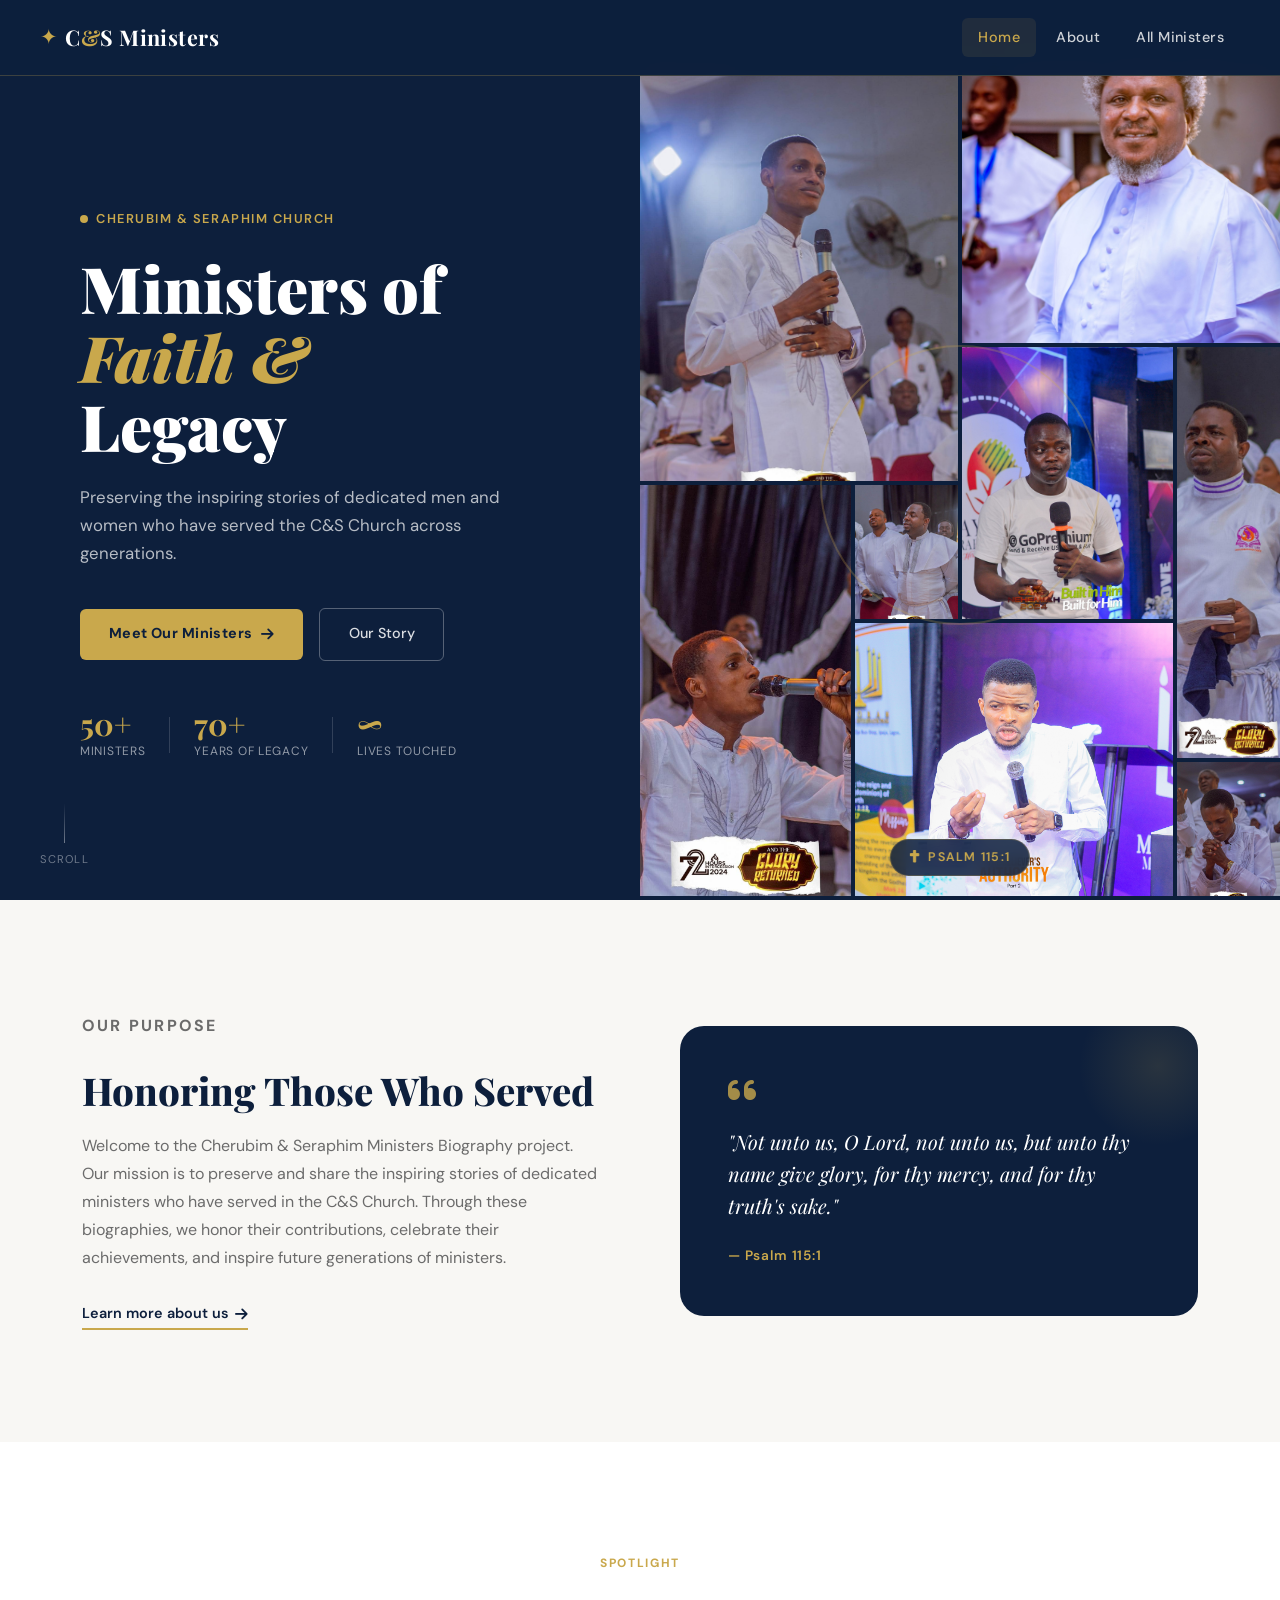
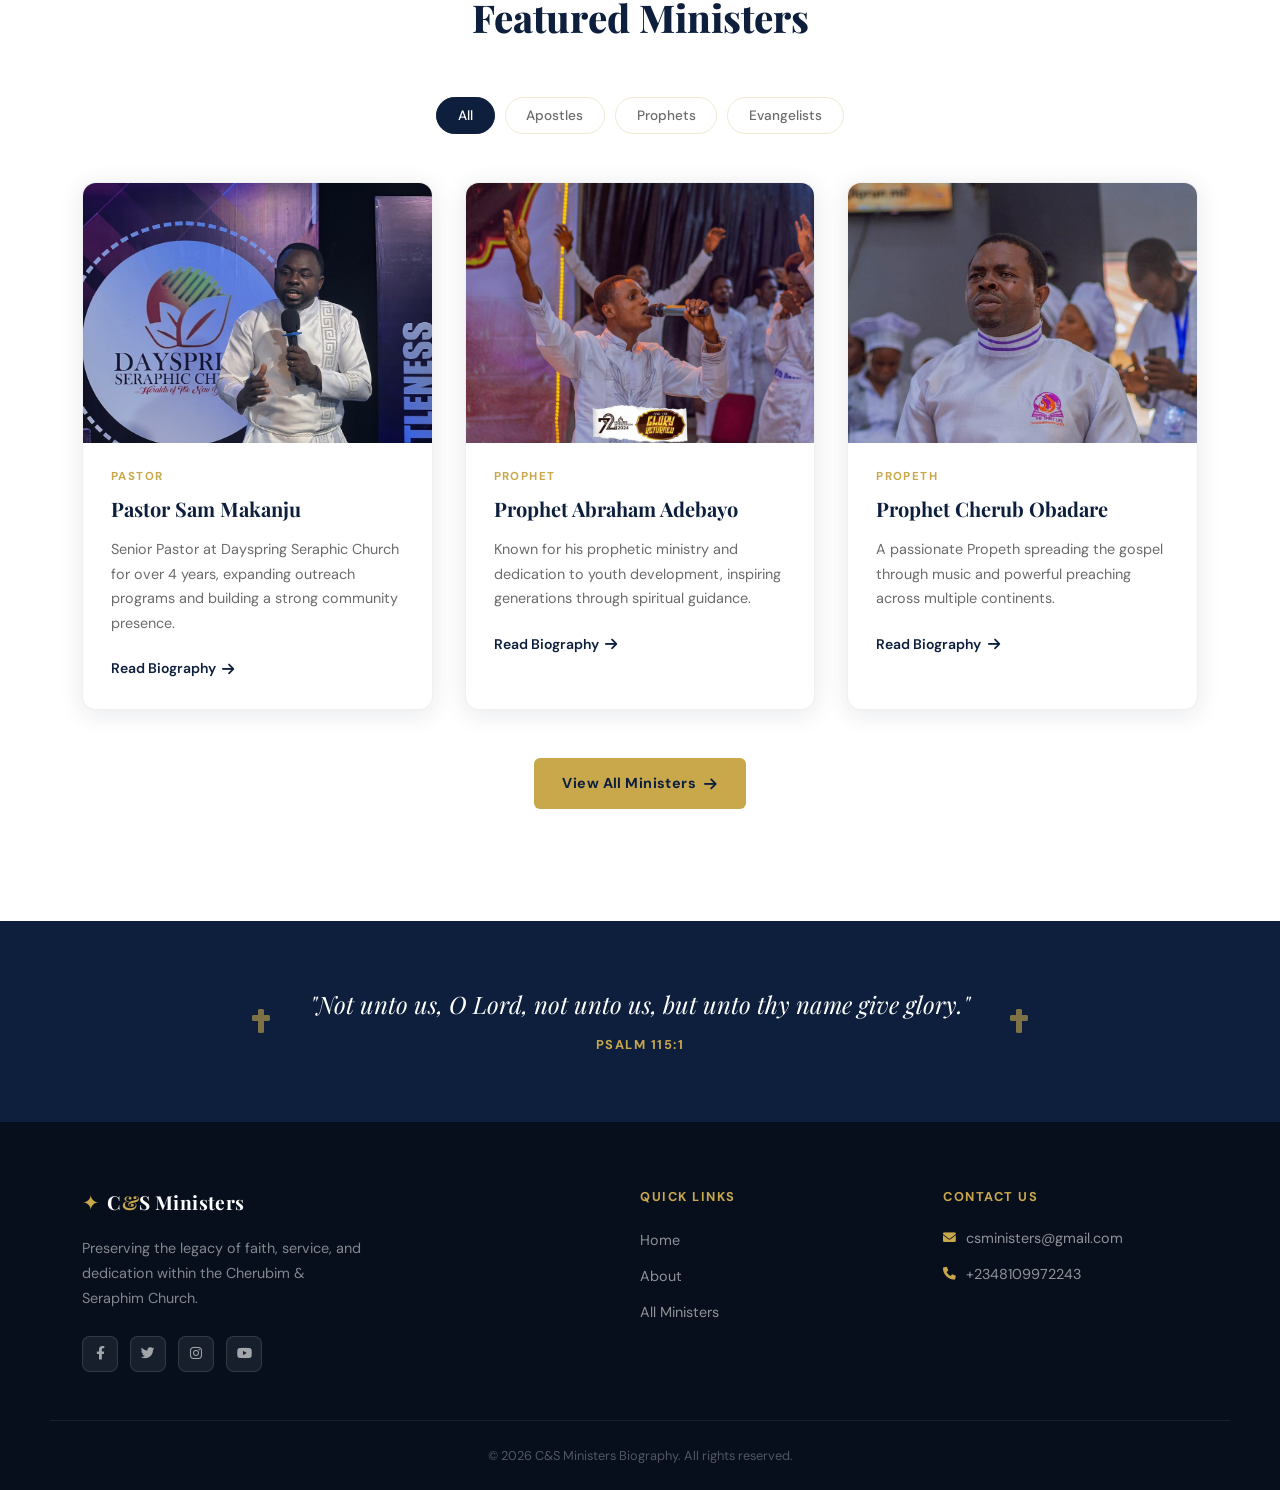
==== commit 6b6c33fc: "Added google doc for seo" ====
--- a/index.html
+++ b/index.html
@@ -9,7 +9,7 @@
     <link href="https://fonts.googleapis.com/css2?family=Playfair+Display:ital,wght@0,400;0,700;0,900;1,400&family=DM+Sans:wght@300;400;500;600&display=swap" rel="stylesheet">
 </head>
 <body>
-
+<a href="google9cdf15ee68158c61.html" style="display:none"></a>
     <!-- ═══ NAVBAR ═══ -->
     <header>
         <nav class="navbar" id="navbar">
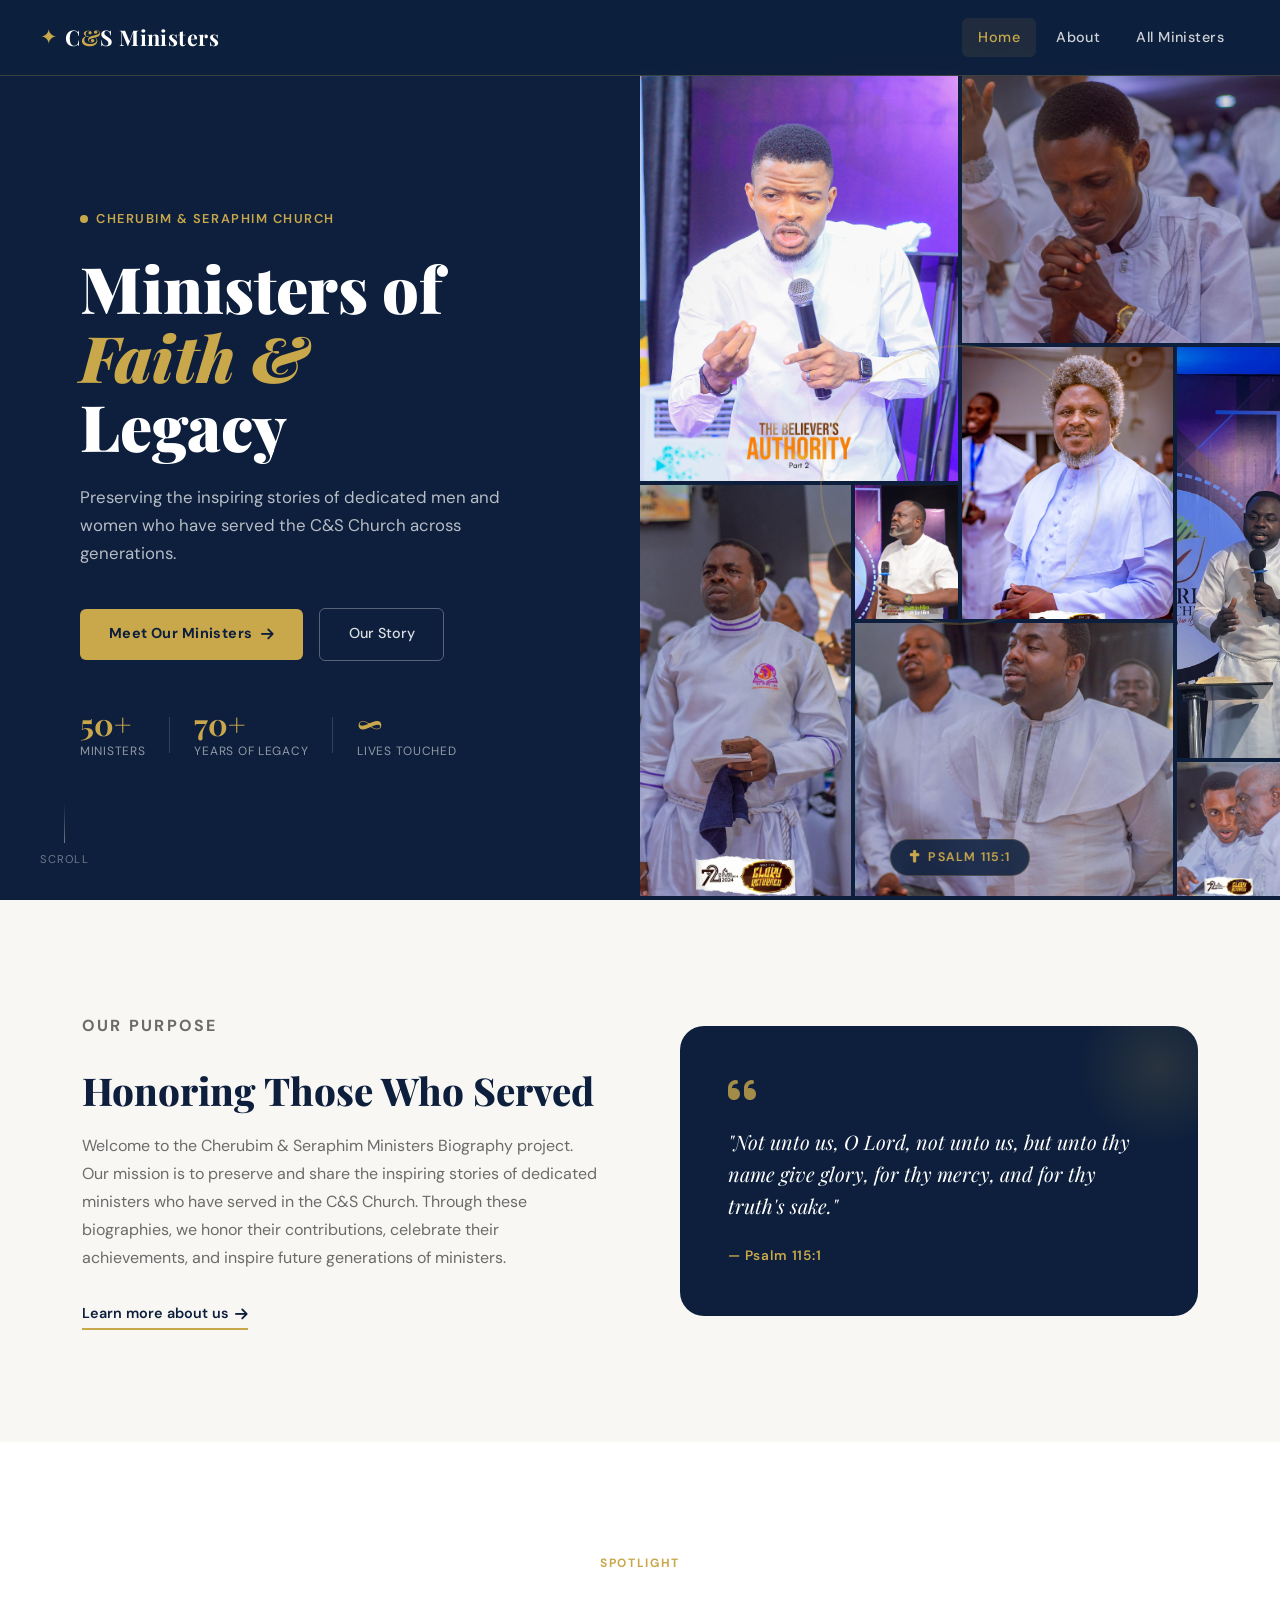
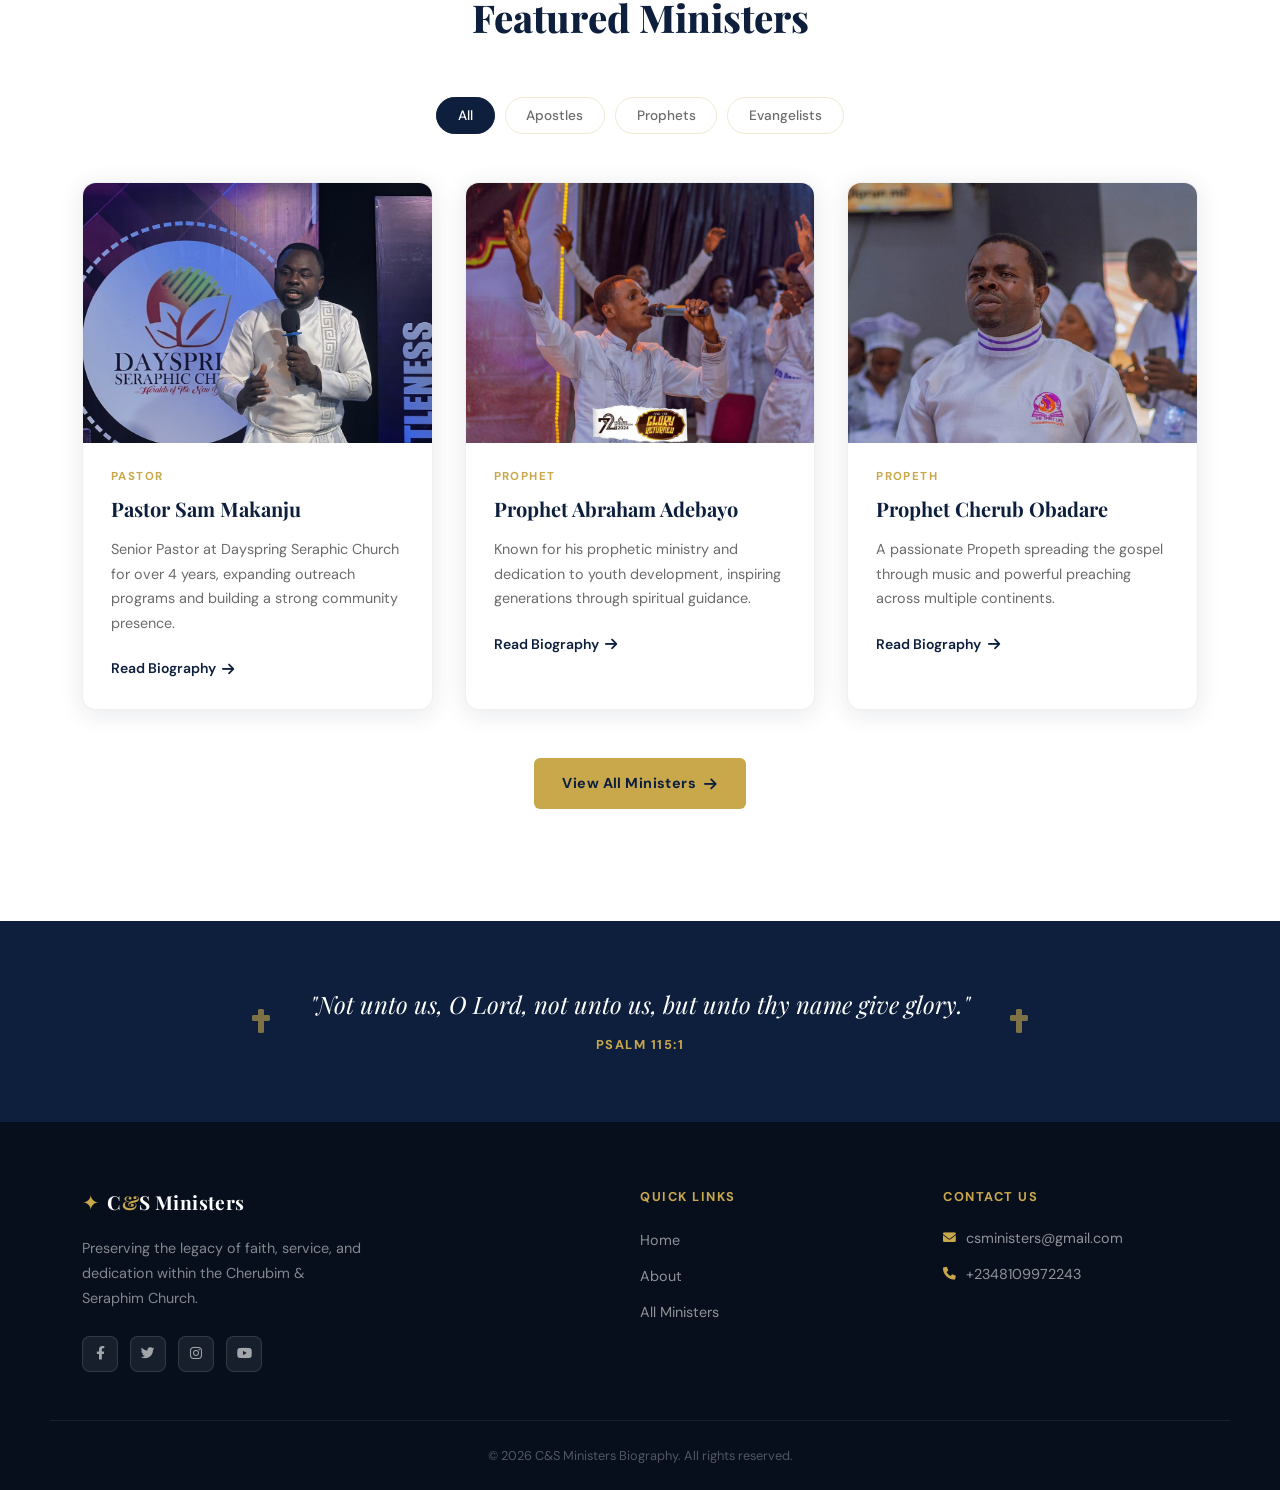
==== commit 2a6142ff: "Added seo tag" ====
--- a/index.html
+++ b/index.html
@@ -3,10 +3,67 @@
 <head>
     <meta charset="UTF-8">
     <meta name="viewport" content="width=device-width, initial-scale=1.0">
-    <title>C&S Ministers Biography</title>
+
+    <!-- Primary SEO -->
+    <title>C&S Ministers Biography | Cherubim & Seraphim Church Ministers</title>
+    <meta name="description" content="Explore the inspiring biographies of Cherubim & Seraphim Church ministers. Honoring dedicated men and women of faith who have served the C&S Church across generations.">
+    <meta name="keywords" content="Cherubim and Seraphim, C&S Church, ministers biography, C&S ministers, Nigerian church, Seraphic church, pastors, prophets, evangelists">
+    <meta name="author" content="C&S Ministers Biography">
+    <meta name="robots" content="index, follow">
+    <link rel="canonical" href="https://csministers.vercel.app/">
+
+    <!-- Open Graph (Facebook, WhatsApp, LinkedIn) -->
+    <meta property="og:type" content="website">
+    <meta property="og:url" content="https://csministers.vercel.app/">
+    <meta property="og:title" content="C&S Ministers Biography | Cherubim & Seraphim Church">
+    <meta property="og:description" content="Preserving the inspiring stories of dedicated ministers who have served the Cherubim & Seraphim Church. Discover their faith, legacy, and contributions.">
+    <meta property="og:image" content="https://csministers.vercel.app/images/og-banner.jpg">
+    <meta property="og:image:width" content="1200">
+    <meta property="og:image:height" content="630">
+    <meta property="og:image:alt" content="C&S Ministers Biography — Cherubim & Seraphim Church">
+    <meta property="og:site_name" content="C&S Ministers Biography">
+    <meta property="og:locale" content="en_NG">
+
+    <!-- Twitter Card -->
+    <meta name="twitter:card" content="summary_large_image">
+    <meta name="twitter:url" content="https://csministers.vercel.app/">
+    <meta name="twitter:title" content="C&S Ministers Biography | Cherubim & Seraphim Church">
+    <meta name="twitter:description" content="Preserving the inspiring stories of dedicated ministers who have served the Cherubim & Seraphim Church across generations.">
+    <meta name="twitter:image" content="https://csministers.vercel.app/images/og-banner.jpg">
+    <meta name="twitter:image:alt" content="C&S Ministers Biography — Cherubim & Seraphim Church">
+
+    <!-- Structured Data (JSON-LD) -->
+    <script type="application/ld+json">
+    {
+        "@context": "https://schema.org",
+        "@type": "WebSite",
+        "name": "C&S Ministers Biography",
+        "url": "https://csministers.vercel.app/",
+        "description": "Preserving the inspiring biographies of Cherubim & Seraphim Church ministers across generations.",
+        "publisher": {
+            "@type": "Organization",
+            "name": "C&S Ministers Biography",
+            "logo": {
+                "@type": "ImageObject",
+                "url": "https://csministers.vercel.app/images/logo.png"
+            }
+        }
+    }
+    </script>
+
+    <!-- Favicon -->
+    <link rel="icon" type="image/png" sizes="32x32" href="/images/favicon-32x32.png">
+    <link rel="icon" type="image/png" sizes="16x16" href="/images/favicon-16x16.png">
+    <link rel="apple-touch-icon" sizes="180x180" href="/images/apple-touch-icon.png">
+
+    <!-- Fonts (preconnect first for performance) -->
+    <link rel="preconnect" href="https://fonts.googleapis.com">
+    <link rel="preconnect" href="https://fonts.gstatic.com" crossorigin>
+    <link href="https://fonts.googleapis.com/css2?family=Playfair+Display:ital,wght@0,400;0,700;0,900;1,400&family=DM+Sans:wght@300;400;500;600&display=swap" rel="stylesheet">
+
+    <!-- Styles -->
+    <link rel="stylesheet" href="https://cdnjs.cloudflare.com/ajax/libs/font-awesome/6.0.0/css/all.min.css">
     <link rel="stylesheet" href="css/style.css">
-    <link rel="stylesheet" href="https://cdnjs.cloudflare.com/ajax/libs/font-awesome/6.0.0/css/all.min.css">
-    <link href="https://fonts.googleapis.com/css2?family=Playfair+Display:ital,wght@0,400;0,700;0,900;1,400&family=DM+Sans:wght@300;400;500;600&display=swap" rel="stylesheet">
 </head>
 <body>
 <a href="google9cdf15ee68158c61.html" style="display:none"></a>
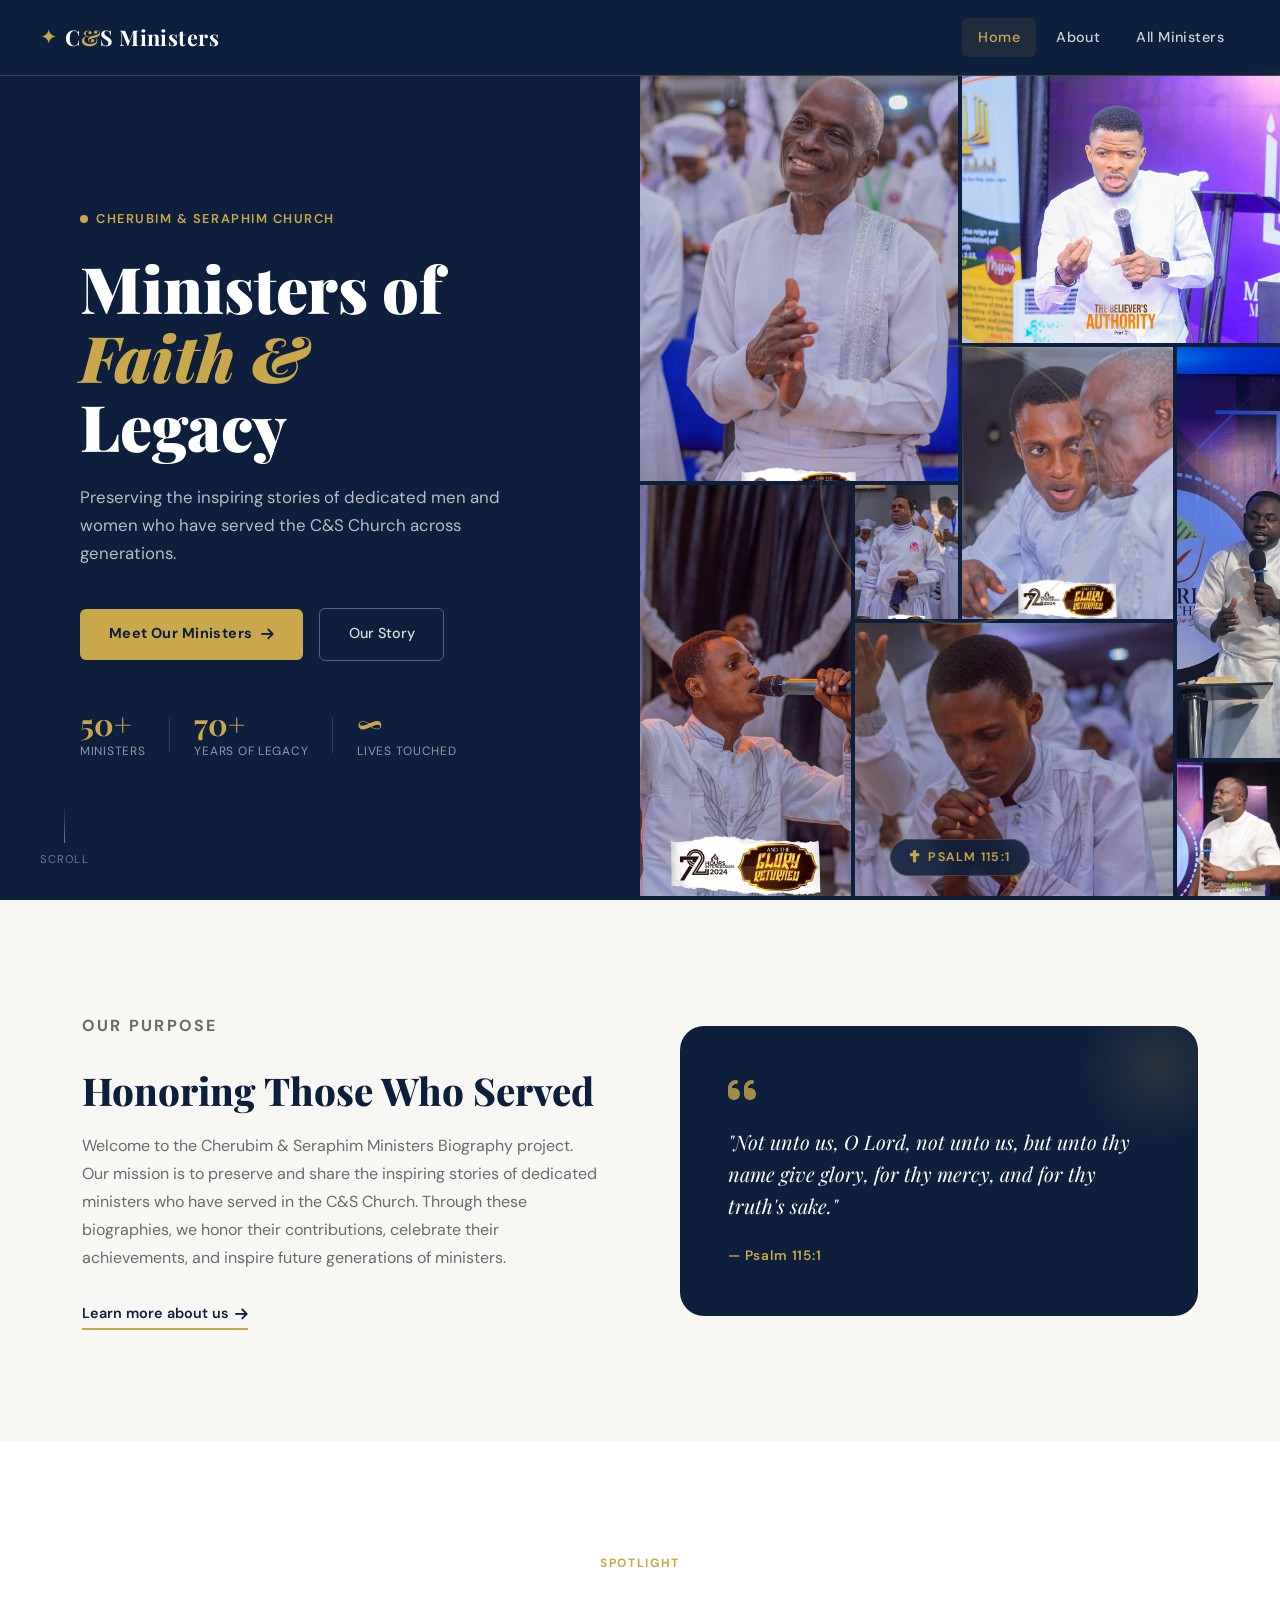
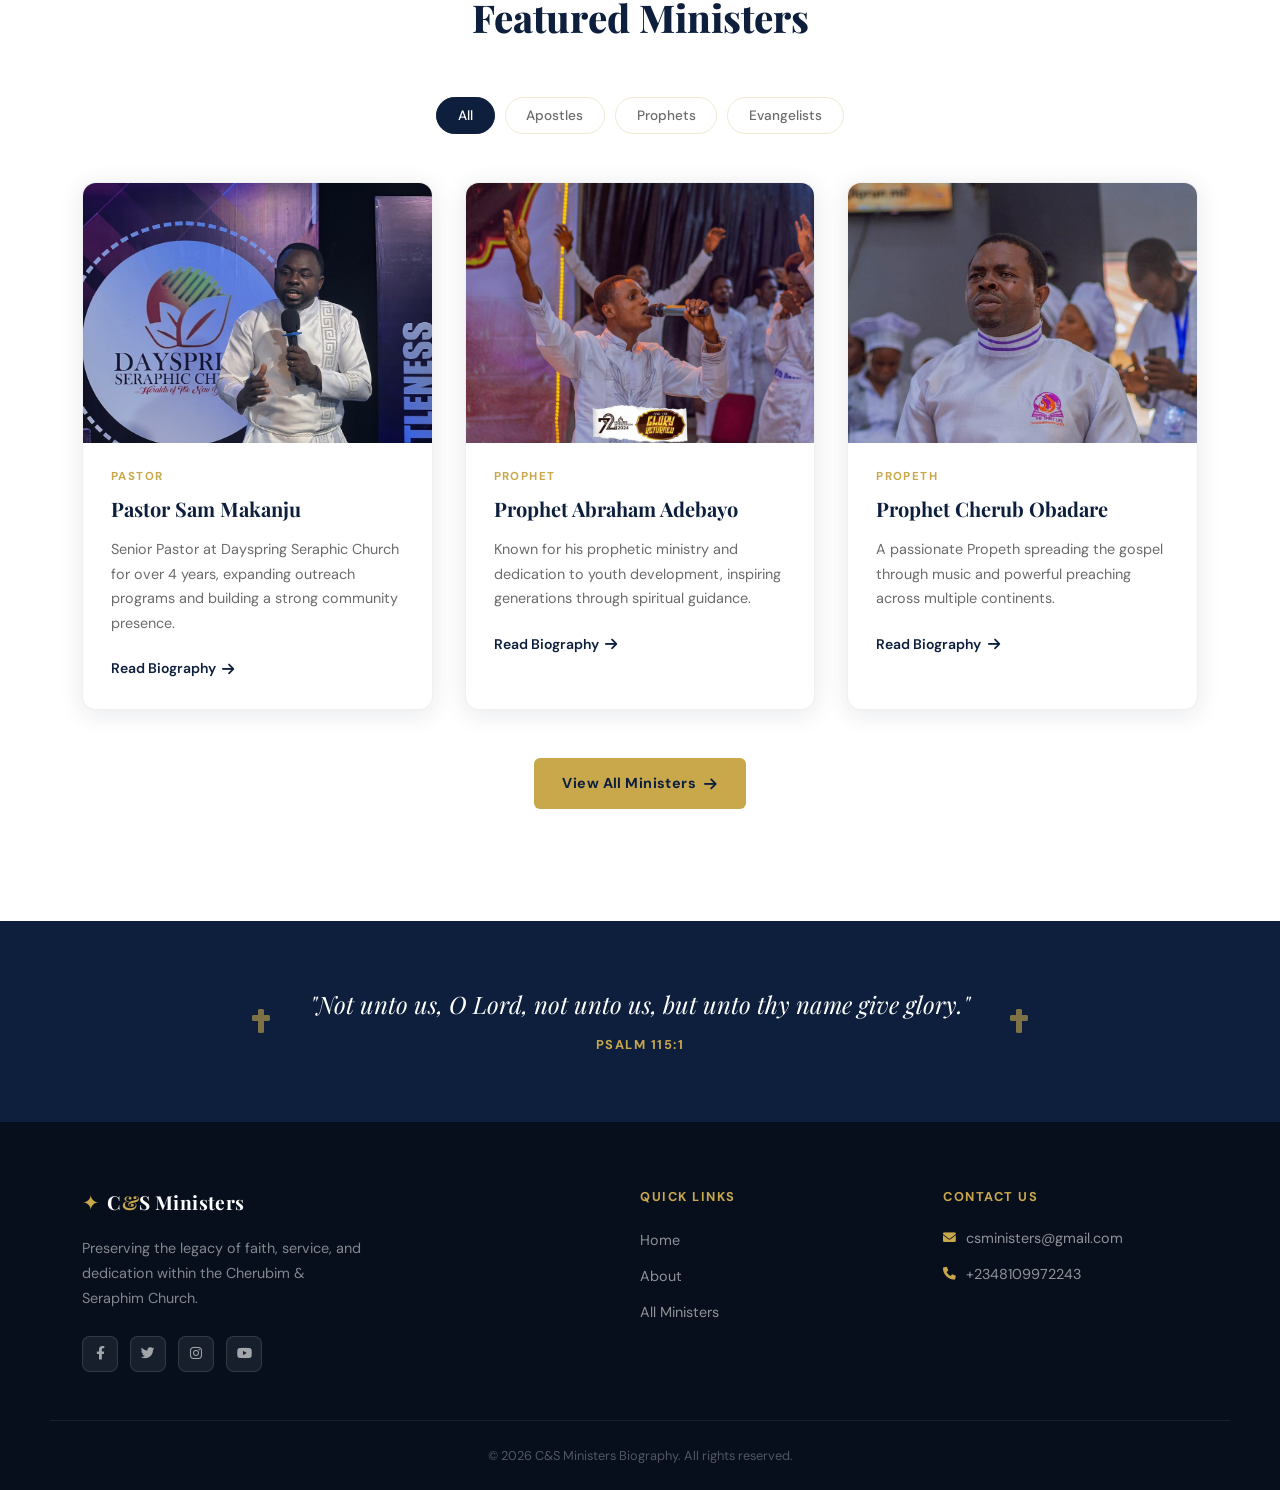
==== commit ae84cec0: "Added icon" ====
--- a/index.html
+++ b/index.html
@@ -52,9 +52,9 @@
     </script>
 
     <!-- Favicon -->
-    <link rel="icon" type="image/png" sizes="32x32" href="/images/favicon-32x32.png">
-    <link rel="icon" type="image/png" sizes="16x16" href="/images/favicon-16x16.png">
-    <link rel="apple-touch-icon" sizes="180x180" href="/images/apple-touch-icon.png">
+    <link rel="icon" type="image/png" sizes="32x32" href="/images/icon.png">
+    <link rel="icon" type="image/png" sizes="16x16" href="/images/icon.png">
+    <link rel="apple-touch-icon" sizes="180x180" href="/images/icon.png">
 
     <!-- Fonts (preconnect first for performance) -->
     <link rel="preconnect" href="https://fonts.googleapis.com">
